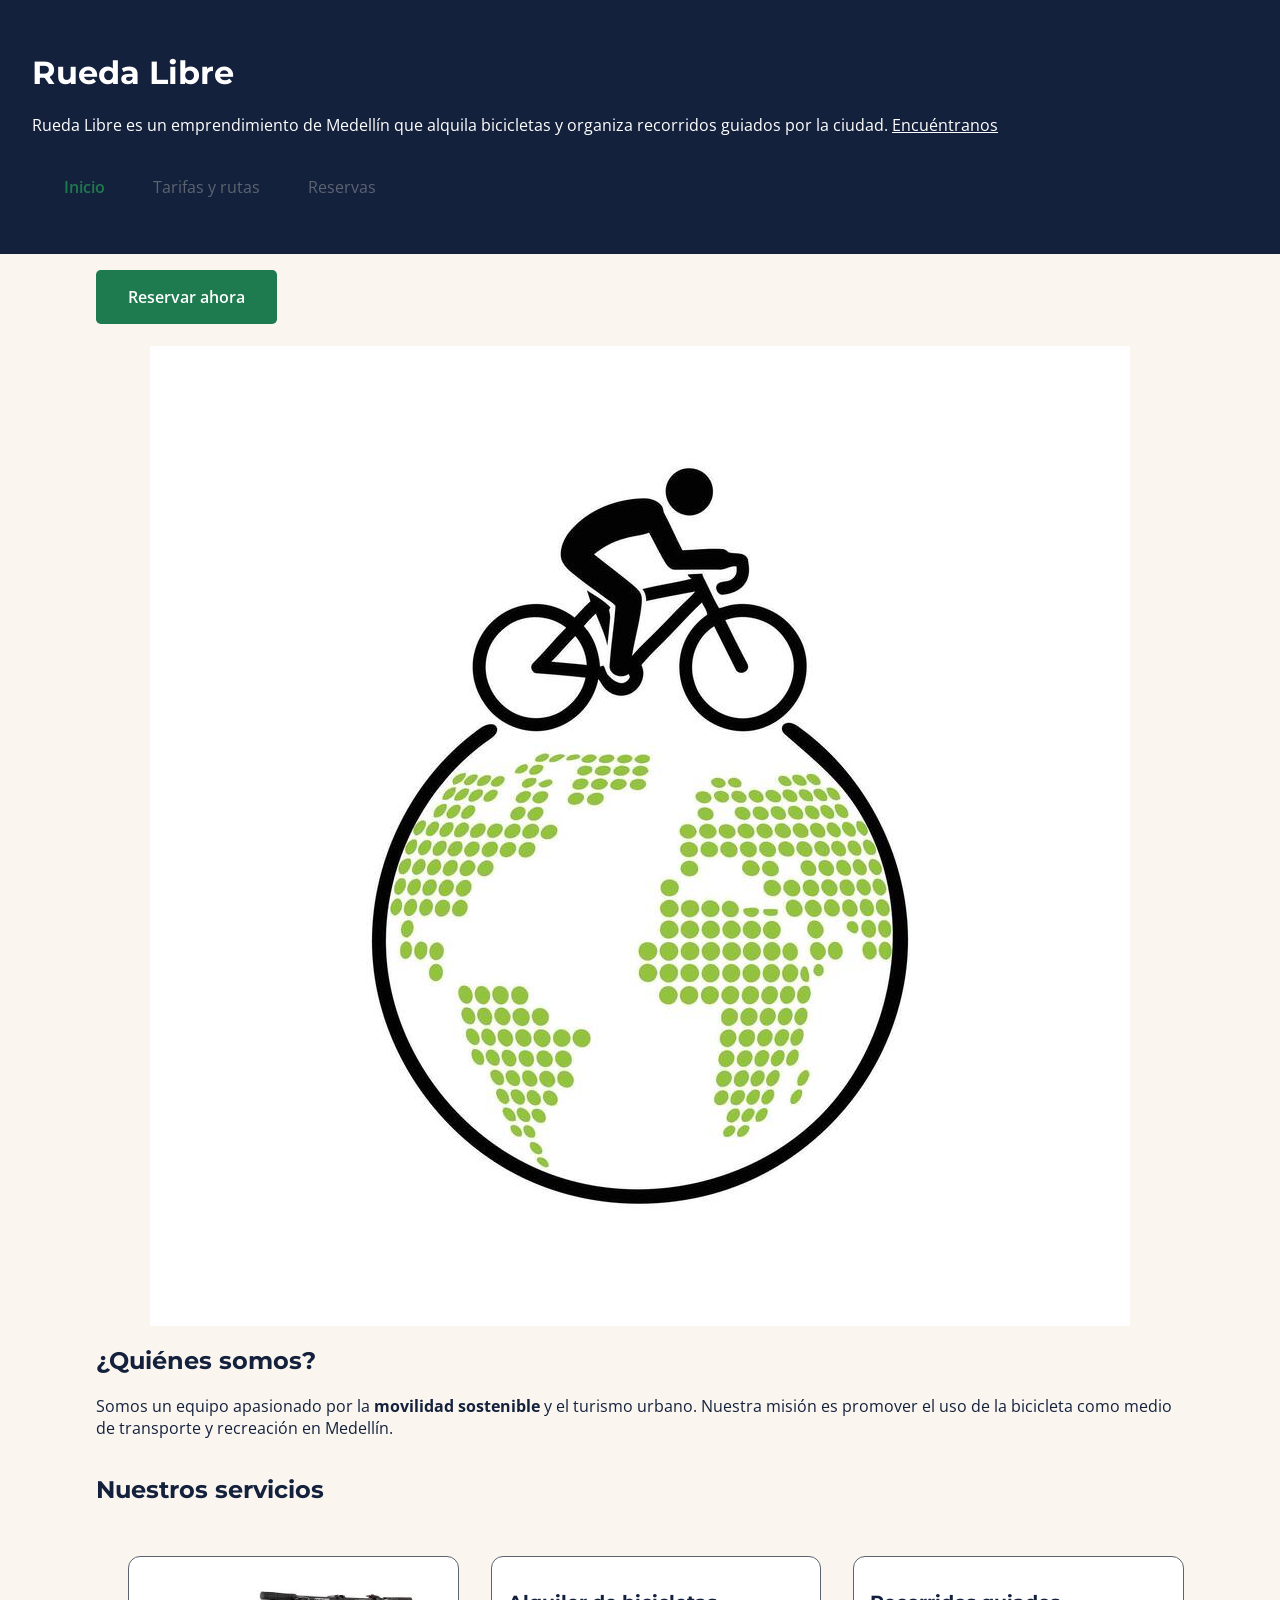
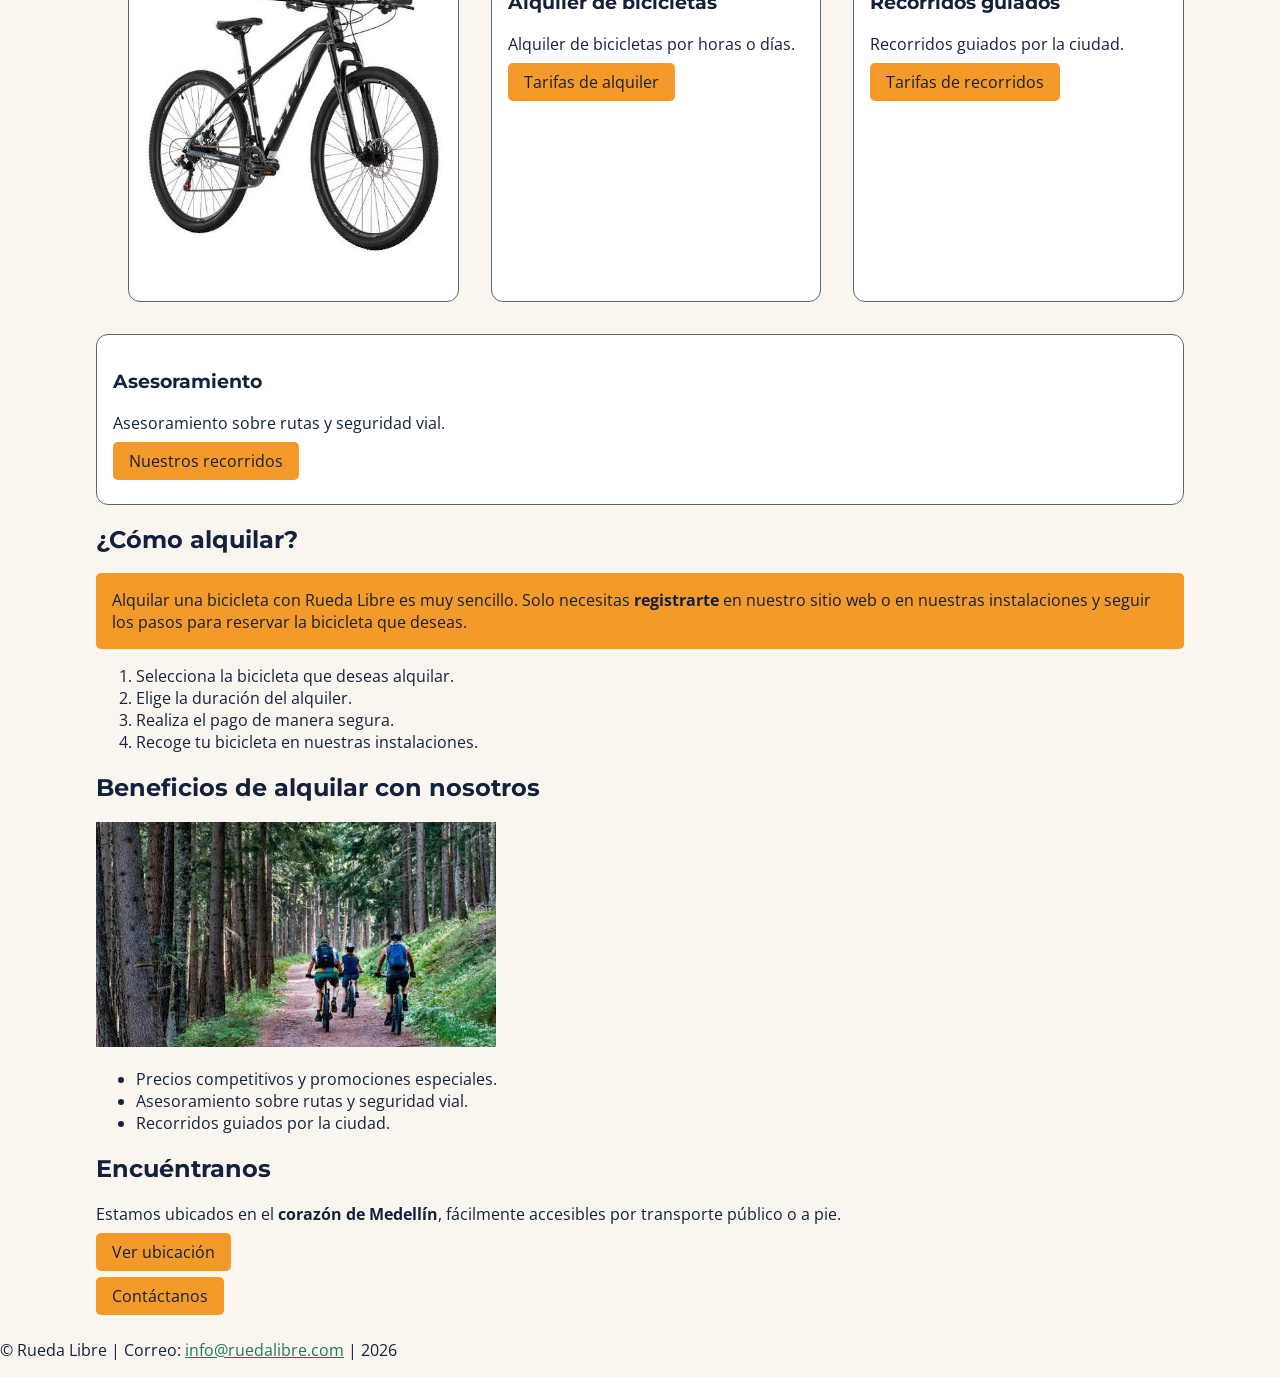
==== index.html @ b78638ae "Mejora espaciado, tarjetas, tablas y formulario." ====
<!DOCTYPE html>
<html lang="es">
<head>
    <meta charset="UTF-8">
    <meta name="viewport" content="width=device-width, initial-scale=1.0">
    <title>Rueda Libre | Alquiler de bicicletas en Medellín</title>
    <link rel="icon" type="image/png" href="img/portada.png">
    <!-- Fuentes de Google -->
    <link rel="preconnect" href="https://fonts.googleapis.com">
    <link rel="preconnect" href="https://fonts.gstatic.com" crossorigin>
    <link href="https://fonts.googleapis.com/css2?family=Montserrat:wght@400;600;700&family=Open+Sans:wght@400;600;700&display=swap" rel="stylesheet">
    <!-- Hoja de estilos -->
    <link rel="stylesheet" href="css/styles.css">
</head>
<body>

    <!--Encabezado-->
    <header>

        <h1>Rueda Libre</h1>
    

        <!--Primer párrafo con enlaces para llevar hasta la sección de encuéntranos-->
        <p>Rueda Libre es un emprendimiento de Medellín que alquila bicicletas y organiza recorridos guiados por la ciudad. <a href="#encuentranos">Encuéntranos</a></p>

        <!--Menú para navegar por las 3 páginas-->
        <nav aria-label="Navegación principal">
            <ul id="menu">
                <li><a href="index.html" class="activo" aria-current="page">Inicio</a></li>
                <li><a href="paginas/tarifas.html">Tarifas y rutas</a></li>
                <li><a href="paginas/reservas.html">Reservas</a></li>
            </ul>
        </nav>
        
    </header>

    <main>

        <!--Enlace para reservar ahora-->
        <a href="paginas/reservas.html" class="boton-reservar">Reservar ahora</a>

        <br><br>

        <section class="portada">
            <!--Imagen de portada-->
            <img src="img/portada.png" alt="Portada de Rueda Libre">
        </section>
        
        <!--Secciones-->
        <section>
            <h2>¿Quiénes somos?</h2>
                <p>Somos un equipo apasionado por la <strong>movilidad sostenible</strong> y el turismo urbano. Nuestra misión es promover el uso de la bicicleta como medio de transporte y recreación en Medellín.</p>
        </section>

        <section id="servicios">

            <h2>Nuestros servicios</h2>

            <br>

            <!-- Imagen de bicicleta -->
            <article class="tarjeta-servicio">
                <img src="img/bicicleta.jpg"
                    alt="Bicicletas disponibles para alquiler">
            </article>

            <article class="tarjeta-servicio">
                <h3>Alquiler de bicicletas</h3>
                <p>
                    Alquiler de bicicletas por horas o días.
                    <p></p>
                    <a href="paginas/tarifas.html#tarifas-alquiler" class="boton-secundario">
                        Tarifas de alquiler
                    </a>
                </p>
            </article>

            <article class="tarjeta-servicio">
                <h3>Recorridos guiados</h3>
                <p>
                    Recorridos guiados por la ciudad.
                    <p></p>
                    <a href="paginas/tarifas.html#tarifas-recorridos"  class="boton-secundario">
                        Tarifas de recorridos
                    </a>
                </p>
            </article>

            <article class="tarjeta-servicio">
                <h3>Asesoramiento</h3>
                <p>
                    Asesoramiento sobre rutas y seguridad vial.
                    <p></p>
                    <a href="paginas/tarifas.html#tarifas-recorridos"  class="boton-secundario">
                        Nuestros recorridos
                    </a>
                </p>
            </article>
        </section>

        <section>
            <h2>¿Cómo alquilar?</h2>
                <p class="destacado">Alquilar una bicicleta con Rueda Libre es muy sencillo. Solo necesitas <strong>registrarte</strong> en nuestro sitio web o en nuestras instalaciones y seguir los pasos para reservar la bicicleta que deseas.</p>
                <ol>
                    <li>Selecciona la bicicleta que deseas alquilar.</li>
                    <li>Elige la duración del alquiler.</li>
                    <li>Realiza el pago de manera segura.</li>
                    <li>Recoge tu bicicleta en nuestras instalaciones.</li>
                </ol> 
        </section>

        <section>
            <h2>Beneficios de alquilar con nosotros</h2>

                <!--Imagen de ruta-->
                <img src="img/ruta.jpg" alt="Beneficios de alquilar con Rueda Libre" width="400">

                <ul>
                    <li>Precios competitivos y promociones especiales.</li>
                    <li>Asesoramiento sobre rutas y seguridad vial.</li>
                    <li>Recorridos guiados por la ciudad.</li>
                </ul>
        </section>
            
        <section id="encuentranos">
            <h2>Encuéntranos</h2>
                <p>Estamos ubicados en el <strong>corazón de Medellín</strong>, fácilmente accesibles por transporte público o a pie.</p>
        </section>

        <!--Enlace a Google Maps-->
        <a href="https://www.google.com/maps/search/?api=1&query=Medellin"
            target="_blank"
            rel="noopener noreferrer"
            class="boton-secundario">
            Ver ubicación
        </a>

        <br><br>

        <!--Enlace para correo electrónico-->
        <a href="mailto:info@ruedalibre.com"  class="boton-secundario">
            Contáctanos
        </a>

    </main>

    <!--Pie de página-->
    <footer>
        <p>&copy; Rueda Libre | Correo: <a href="mailto:info@ruedalibre.com">info@ruedalibre.com</a> | 2026</p>
    </footer>

</body>
</html>
---- css/styles.css ----
/* Variables globales de Rueda Libre */
:root {
    /* Colores de marca */
    --color-verde-ruta: #1E7A4F;
    --color-naranja-pedal: #F39A2B;
    --color-azul-noche: #14213D;
    --color-crema: #FAF6EF;
    --color-gris-asfalto: #5B6470;

/* Cálculo uniforme de tamaños */
*,
*::before,
*::after {
    box-sizing: border-box;
}

    /* Familias tipográficas */
    --fuente-titulos: "Montserrat", Arial, sans-serif;
    --fuente-texto: "Open Sans", Arial, sans-serif;

    /* Escala de espaciado */
    --espaciado-pequeno: 0.5rem;
    --espaciado-medio: 1rem;
    --espaciado-grande: 2rem;
    --espaciado-extra-grande: 3rem;
}

/* Estilos generales del documento */
body {
    font-family: var(--fuente-texto);
    color: var(--color-azul-noche);
    background-color: var(--color-crema);
    margin: 0;
}

/* Fuente para todos los encabezados */
h1,
h2,
h3,
h4,
h5,
h6 {
    font-family: var(--fuente-titulos);
    color: var(--color-azul-noche);
}

/* Encabezado principal */
header {
    background-color: var(--color-azul-noche);
    color: #FFFFFF;
    padding: var(--espaciado-grande);
}

/* Texto secundario */
.texto-secundario {
color: var(--color-gris-asfalto);
}

/* Encabezados oscuros */
header {
    background-color: var(--color-azul-noche);
    color: #FFFFFF;
    padding: var(--espaciado-grande);
}

/* Los títulos dentro del encabezado oscuro */
header h1,
header h2,
header h3,
header h4,
header h5,
header h6 {
    color: #FFFFFF;
}

/* Enlaces */
a {
    color: var(--color-verde-ruta);
}

/* Enlaces ubicados sobre encabezados oscuros */
header a {
    color: #FFFFFF;
}

/* Botones principales */
button {
    background-color: var(--color-verde-ruta);
    color: #FFFFFF;
    font-family: var(--fuente-texto);
    padding: var(--espaciado-pequeno) var(--espaciado-medio);
    border: none;
    border-radius: 0.3rem;
    cursor: pointer;
}

/* Enlaces que funcionan como botones principales */
.boton-principal {
    display: inline-block;
    background-color: var(--color-verde-ruta);
    color: #FFFFFF;
    padding: var(--espaciado-pequeno) var(--espaciado-medio);
    border-radius: 0.3rem;
    text-decoration: none;
}

/* Botón secundario */
.boton-secundario {
    background-color: var(--color-naranja-pedal);
    color: var(--color-azul-noche);
    padding: var(--espaciado-pequeno) var(--espaciado-medio);
    border-radius: 0.3rem;
    text-decoration: none;
}

/* Elementos destacados en naranja */
.destacado {
    background-color: var(--color-naranja-pedal);
    color: var(--color-azul-noche);
    padding: var(--espaciado-medio);
    border-radius: 0.3rem;
}

/* Formularios */
input,
select,
textarea {
    font-family: var(--fuente-texto);
    color: var(--color-azul-noche);
    background-color: #FFFFFF;
    border: 1px solid var(--color-gris-asfalto);
    border-radius: 0.3rem;
    padding: var(--espaciado-pequeno);
    max-width: 100%;
}

/* Campos de texto y listas desplegables */
input[type="text"],
input[type="email"],
input[type="tel"],
input[type="number"],
input[type="datetime-local"],
select,
textarea {
    width: 100%;
    max-width: 25rem;
}

/* Casillas de verificación */
input[type="checkbox"] {
    width: auto;
}

/* Enlaces del menú */
#menu a {
    color: var(--color-gris-asfalto);
}

/* Página actual */
#menu a.activo {
    color: var(--color-verde-ruta);
    font-weight: 600;
}

/* Estado al pasar el mouse */
#menu a:hover {
    background-color: var(--color-azul-noche);
    color: #FFFFFF;
}

/* Estado al navegar con teclado */
#menu a:focus {
    background-color: var(--color-azul-noche);
    color: #FFFFFF;
    outline: 3px solid var(--color-naranja-pedal);
    outline-offset: 3px;
}

/* Botón principal de reserva */
.boton-reservar {
    display: inline-block;
    background-color: var(--color-verde-ruta);
    color: #FFFFFF;
    font-family: var(--fuente-texto);
    font-weight: 600;
    text-decoration: none;
    padding: var(--espaciado-medio) var(--espaciado-grande);
    border-radius: 0.3rem;
}

/* Al pasar el mouse */
.boton-reservar:hover {
    background-color: var(--color-naranja-pedal);
    color: var(--color-azul-noche);
}

/* Al navegar con teclado */
.boton-reservar:focus {
    background-color: var(--color-naranja-pedal);
    color: var(--color-azul-noche);
    outline: 3px solid var(--color-azul-noche);
    outline-offset: 3px;
}

/* Indicador de foco en los campos del formulario */
input:focus,
select:focus,
textarea:focus {
    outline: 3px solid var(--color-azul-noche);
    outline-offset: 2px;
    border-color: var(--color-verde-ruta);
}

/* Contenido principal */
main {
    width: 100%;
    max-width: 70rem;
    margin: 0 auto;
    padding: var(--espaciado-medio);
}

/* Portada de inicio */
.portada {
    min-height: 60vh;
    display: flex;
    flex-direction: column;
    justify-content: center;
    align-items: center;
    text-align: center;
}

/* Contenedor de los servicios */
#servicios {
    display: flex;
    flex-wrap: wrap;
    gap: var(--espaciado-grande);
}

/* Tarjetas de servicios */
.tarjeta-servicio {
    flex: 1 1 18rem;
    padding: var(--espaciado-medio);
    border: 1px solid var(--color-gris-asfalto);
    border-radius: 0.75rem;
    background-color: #FFFFFF;
}

/* Imágenes de las tarjetas */
.tarjeta-servicio img {
    display: block;
    width: 100%;
    height: auto;
    border-radius: 0.5rem;
    margin-bottom: var(--espaciado-medio);
}


/* Tablas de tarifas */
table {
    width: 100%;
    border-collapse: collapse;
    margin: var(--espaciado-grande);
    background-color: #FFFFFF;
}

/* Celdas y encabezados */
th,
td {
    padding: var(--espaciado-medio);
    border: 1px solid var(--color-gris-asfalto);
    text-align: left;
}

/* Encabezados de tabla */
thead th {
    background-color: var(--color-azul-noche);
    color: #FFFFFF;
    font-weight: 700;
}

/* Título de la tabla */
caption {
    caption-side: top;
    padding: var(--espaciado-medio);
    font-family: var(--fuente-titulos);
    font-weight: 600;
    color: var(--color-azul-noche);
}

/* Formulario de reservas */
form {
    width: 100%;
    max-width: 45rem;
    margin: 0 auto;
}

/* Grupos del formulario */
.grupo-formulario {
    margin-bottom: var(--espaciado-grande);
    padding: var(--espaciado-grande);
    border: 1px solid var(--color-gris-asfalto);
    border-radius: 0.75rem;
    background-color: #FFFFFF;
}

/* Títulos de los grupos */
.grupo-formulario legend {
    font-family: var(--fuente-titulos);
    font-weight: 600;
    color: var(--color-azul-noche);
    padding: 0 var(--espaciado-pequeno);
}

/* Etiquetas encima de los campos */
.grupo-formulario label {
    display: block;
    margin-bottom: var(--espaciado-pequeno);
    color: var(--color-azul-noche);
    font-weight: 600;
}

/* Campos del formulario */
.grupo-formulario input:not([type="checkbox"]),
.grupo-formulario select,
.grupo-formulario textarea {
    display: block;
    width: 100%;
    max-width: 100%;
    margin-bottom: var(--espaciado-medio);
}

/* Botón de envío */
.grupo-formulario button {
    padding: var(--espaciado-medio) var(--espaciado-grande);
    font-size: 1rem;
}

/* Menú de navegación */
#menu {
    display: flex;
    flex-direction:row;
    flex-wrap: wrap;
    align-items: center;
    gap: var(--espaciado-medio);
    list-style: none;
    margin: 0;
    padding: var(--espaciado-medio);
}

/* Elementos de la lista */
#menu a {
    display: inline-block;
    padding: var(--espaciado-pequeno) var(--espaciado-medio);
    text-decoration: none;
}

#servicios h2 {
    flex-basis: 100%;
}
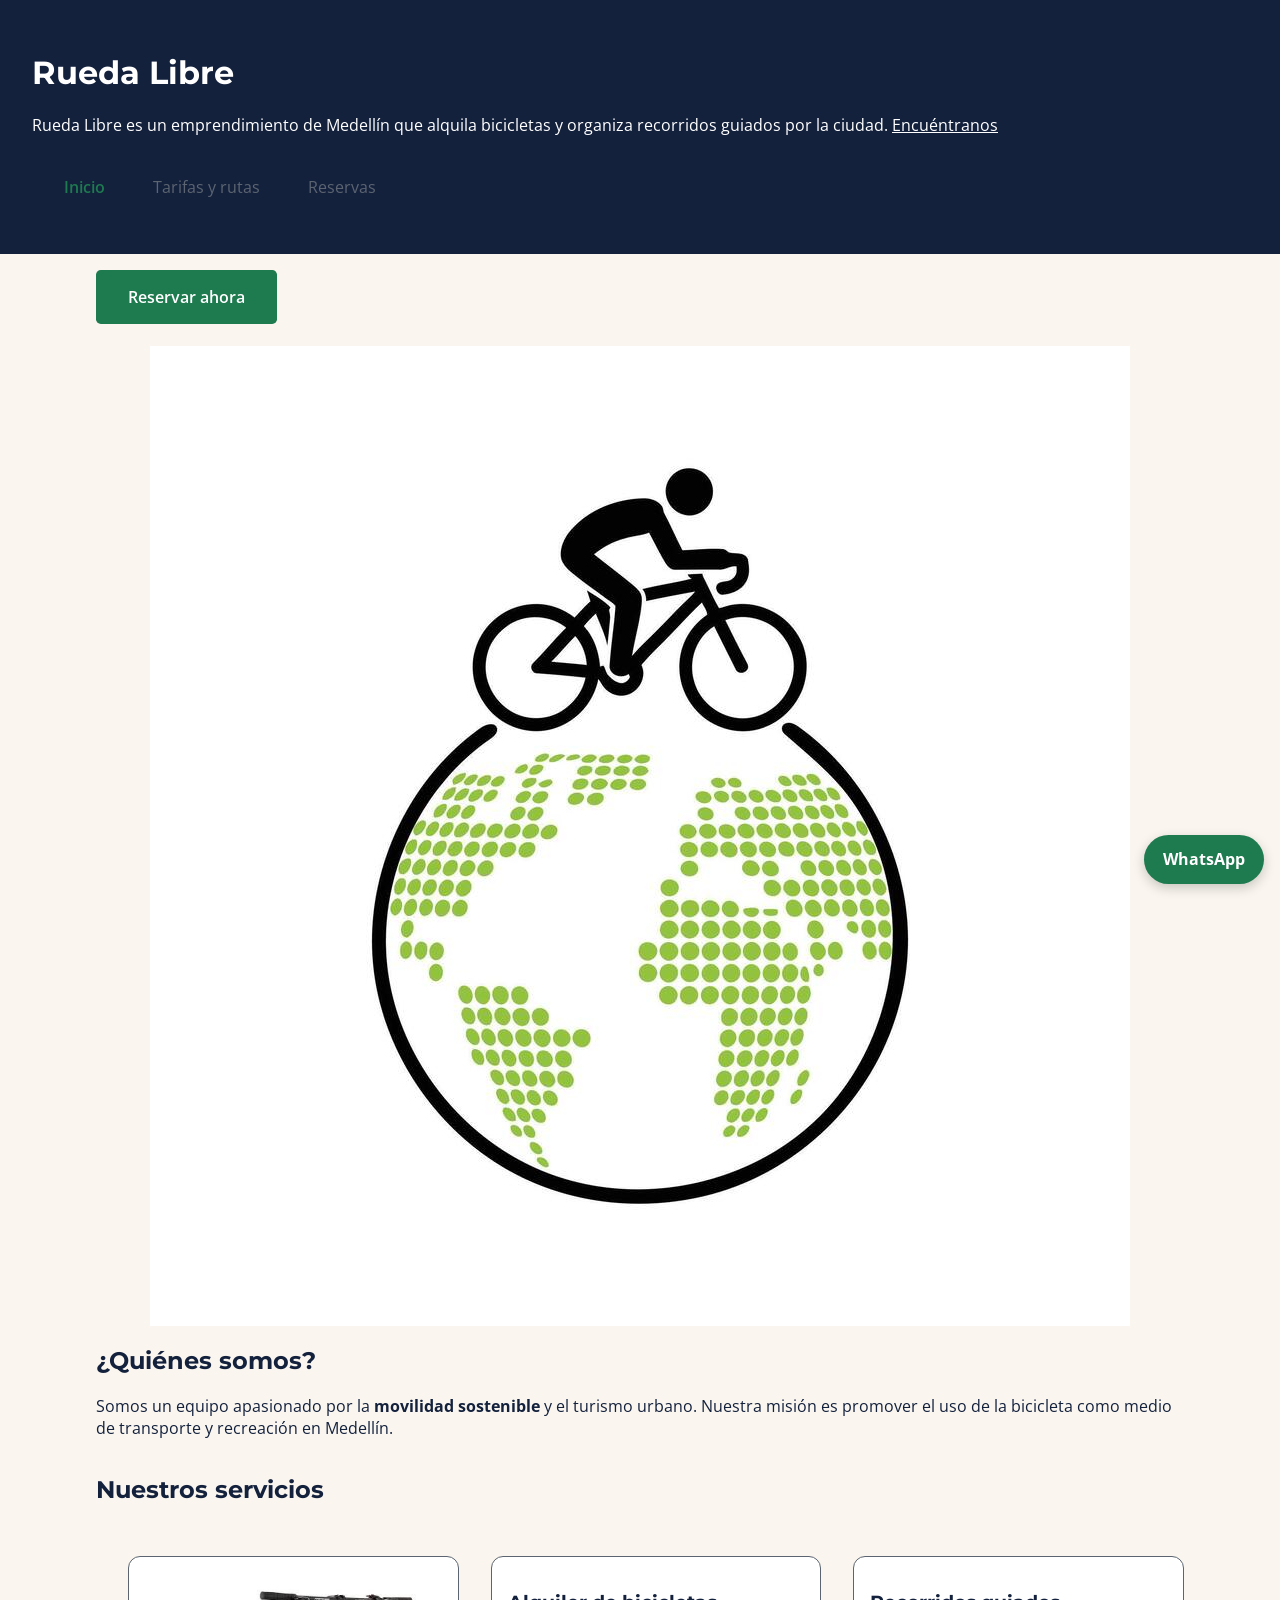
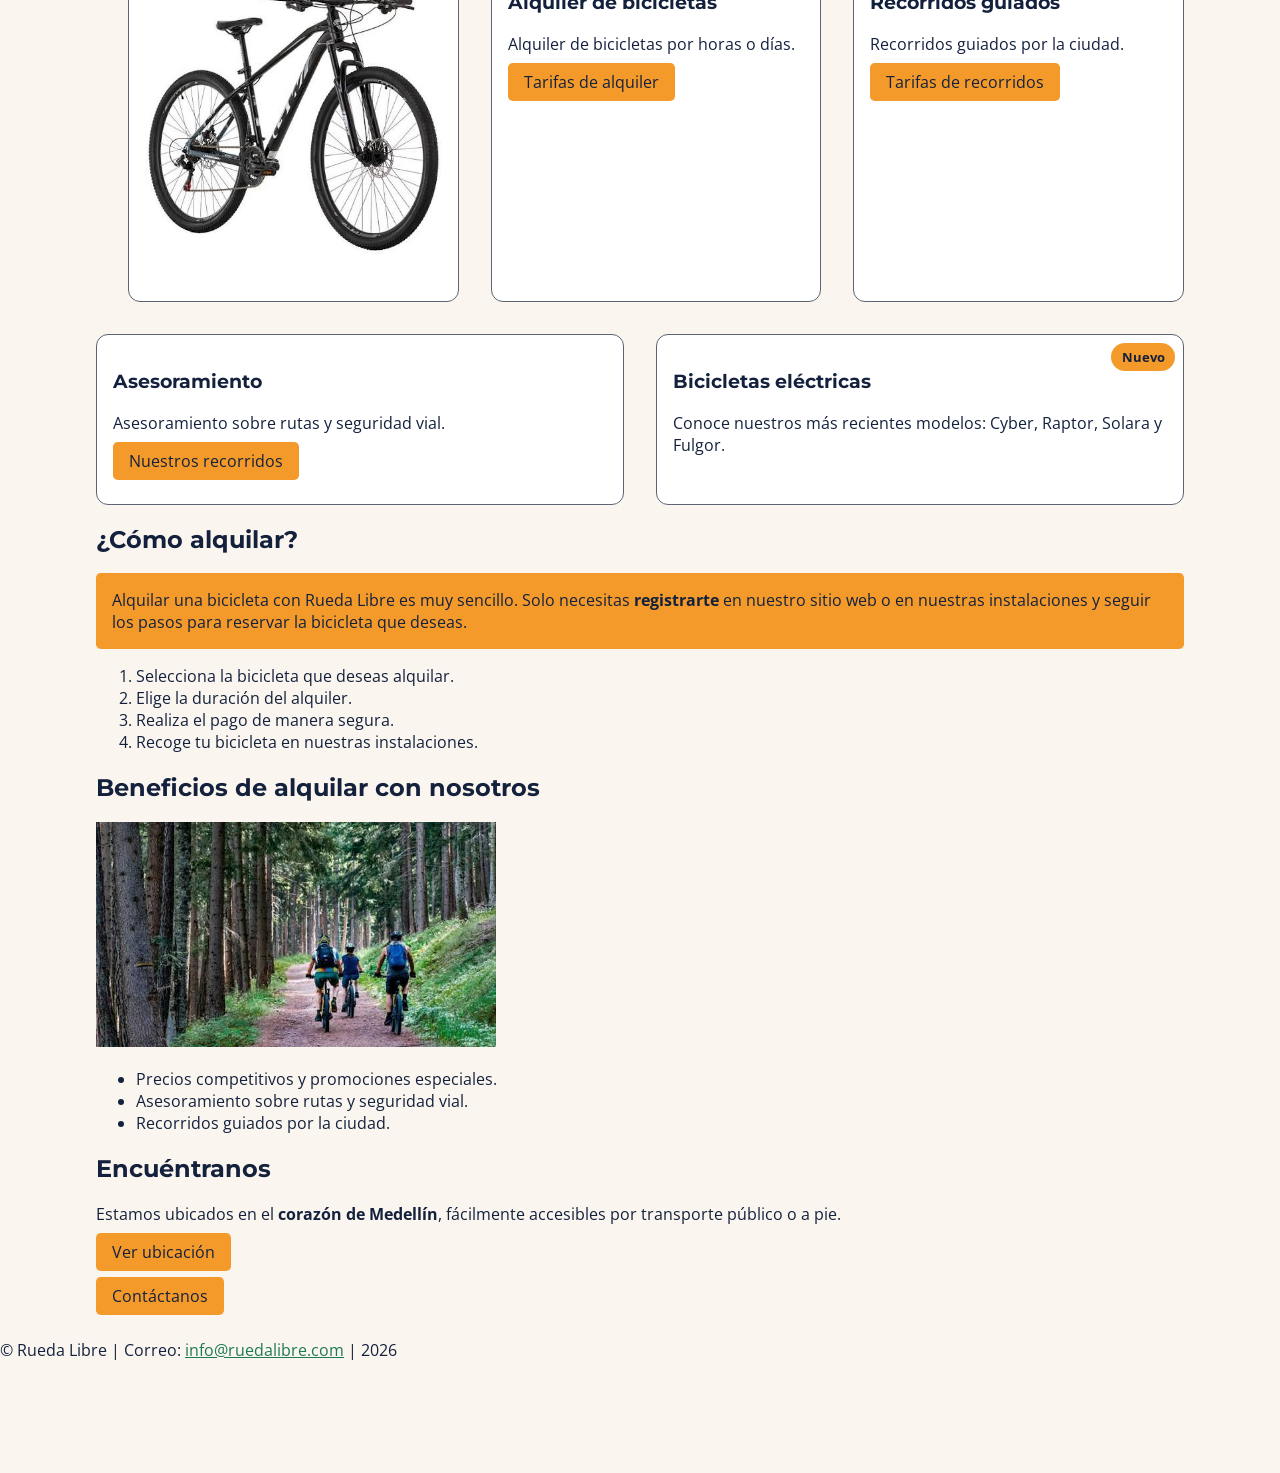
==== commit ea11ef2d: "Lanzamiento de Rueda Libre v1.0" ====
--- a/index.html
+++ b/index.html
@@ -12,6 +12,15 @@
     <!-- Hoja de estilos -->
     <link rel="stylesheet" href="css/styles.css">
 </head>
+
+<!--Enlace de WhatsApp en la esquina inferior derecha-->
+
+<a
+    class="boton-whatsapp" href="https://wa.me/5730000000000" target="_blank" rel="noopener noreferrer"
+    aria-label="Contactar por WhatsApp, se abre en una nueva pestaña">WhatsApp
+</a>
+
+
 <body>
 
     <!--Encabezado-->
@@ -96,6 +105,15 @@
                     </a>
                 </p>
             </article>
+
+            <article class="tarjeta-servicio tarjeta-electrica">
+                <span class="etiqueta-nuevo">Nuevo</span>
+                <h3>Bicicletas eléctricas</h3>
+                <p>
+                    Conoce nuestros más recientes modelos: Cyber, Raptor, Solara y Fulgor.
+                </p>
+            </article>
+
         </section>
 
         <section>
--- a/css/styles.css
+++ b/css/styles.css
@@ -358,3 +358,55 @@
     flex-basis: 100%;
 }
 
+/* Etiqueta de novedad en la tarjeta */
+.tarjeta-electrica {
+    position: relative;
+}
+
+.etiqueta-nuevo {
+    position: absolute;
+    top: var(--espaciado-pequeno);
+    right: var(--espaciado-pequeno);
+    right: var(--espaciado-pequeno);
+    z-index: 1;
+
+    padding: 0.3rem 0.65rem;
+    border-radius: 999px;
+    background-color: var(--color-naranja-pedal);
+    color: var(--color-azul-noche);
+    font-size: 0.8rem;
+    font-weight: 700;
+}
+
+/* Acceso fijo a WhatsApp */
+.boton-whatsapp {
+    position: fixed;
+    right: var(--espaciado-medio);
+    bottom: var(--espaciado-medio);
+    z-index: 1000;
+
+    display: inline-block;
+    padding: 0.85rem 1.2rem;
+    border-radius: 999px;
+
+    background-color: var(--color-verde-ruta);
+    color: #FFFFFF;
+    font-weight: 700;
+    text-decoration: none;
+    box-shadow: 0 0.25rem 0.75rem rgb(0 0 0 / 20%);
+}
+
+.boton-whatsapp:hover {
+    background-color: var(--color-azul-noche);
+    color: #FFFFFF;
+}
+
+.boton-whatsapp:focus-visible {
+    outline: 3px solid var(--color-naranja-pedal);
+    outline-offset: 3px;
+}
+
+/* Espacio inferior para el acceso fijo de WhatsApp */
+body {
+    padding-bottom: 6rem;
+}
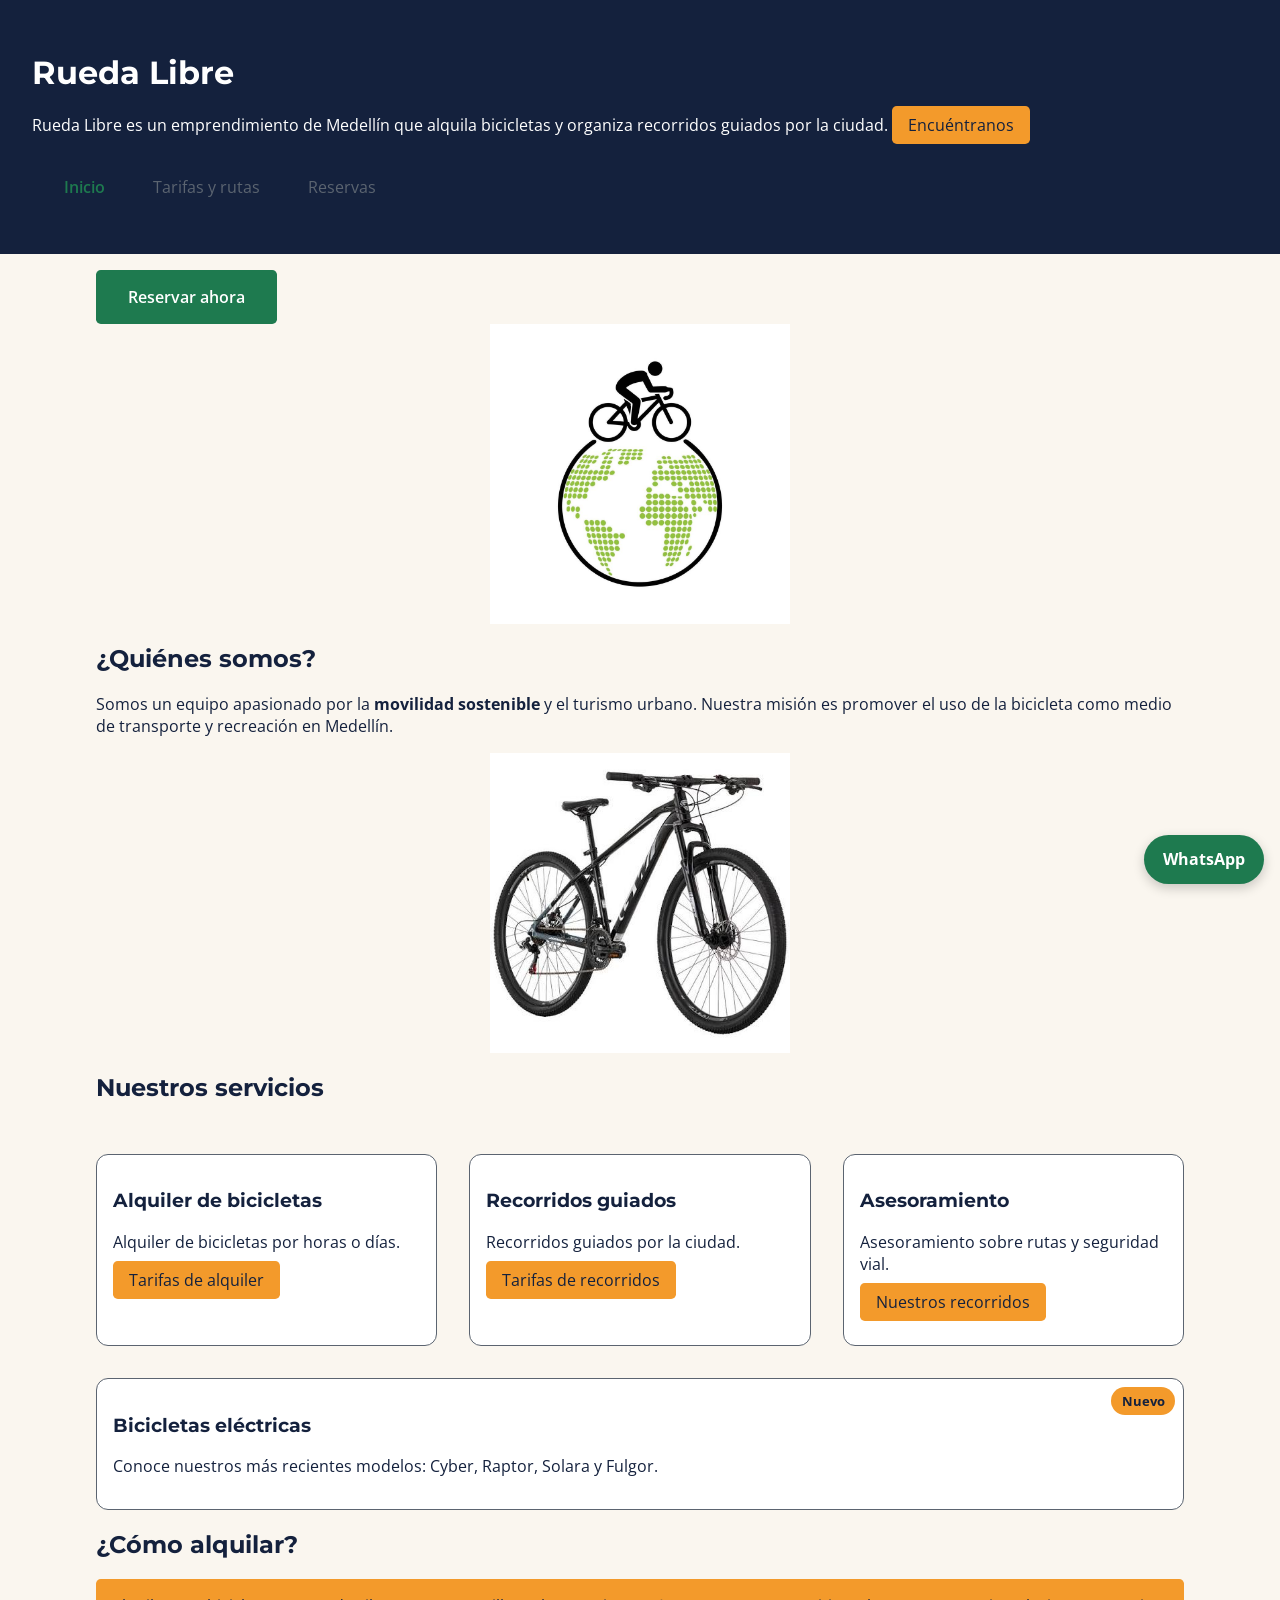
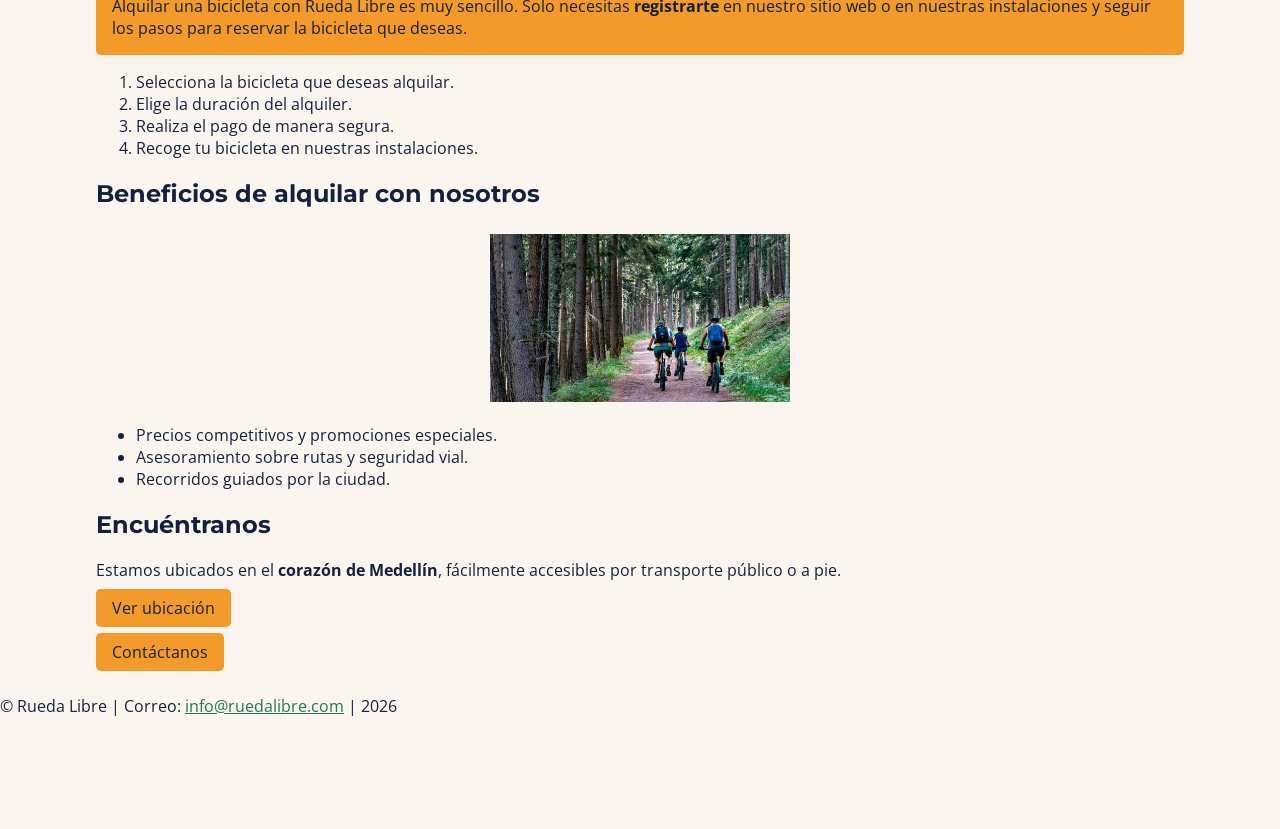
==== commit 74c3801a: "Actualizaciones finales al v1.0 en tamaños de imágenes y actualizaciones en botones secundarios." ====
--- a/index.html
+++ b/index.html
@@ -30,7 +30,9 @@
     
 
         <!--Primer párrafo con enlaces para llevar hasta la sección de encuéntranos-->
-        <p>Rueda Libre es un emprendimiento de Medellín que alquila bicicletas y organiza recorridos guiados por la ciudad. <a href="#encuentranos">Encuéntranos</a></p>
+        <p>Rueda Libre es un emprendimiento de Medellín que alquila bicicletas y organiza recorridos guiados por la ciudad.
+            <a href="#encuentranos" class="boton-secundario">Encuéntranos</a>
+        </p>
 
         <!--Menú para navegar por las 3 páginas-->
         <nav aria-label="Navegación principal">
@@ -48,11 +50,9 @@
         <!--Enlace para reservar ahora-->
         <a href="paginas/reservas.html" class="boton-reservar">Reservar ahora</a>
 
-        <br><br>
-
         <section class="portada">
             <!--Imagen de portada-->
-            <img src="img/portada.png" alt="Portada de Rueda Libre">
+            <img src="img/portada.png" alt="Portada de Rueda Libre" class="imagen-portada">
         </section>
         
         <!--Secciones-->
@@ -61,17 +61,16 @@
                 <p>Somos un equipo apasionado por la <strong>movilidad sostenible</strong> y el turismo urbano. Nuestra misión es promover el uso de la bicicleta como medio de transporte y recreación en Medellín.</p>
         </section>
 
+        <!-- Imagen de bicicleta -->
+        <scetion class="portada">
+            <img src="img/bicicleta.jpg"
+                alt="Bicicletas disponibles para alquiler"
+                class="imagen-portada">
+        </scetion>
+
         <section id="servicios">
 
             <h2>Nuestros servicios</h2>
-
-            <br>
-
-            <!-- Imagen de bicicleta -->
-            <article class="tarjeta-servicio">
-                <img src="img/bicicleta.jpg"
-                    alt="Bicicletas disponibles para alquiler">
-            </article>
 
             <article class="tarjeta-servicio">
                 <h3>Alquiler de bicicletas</h3>
@@ -131,7 +130,9 @@
             <h2>Beneficios de alquilar con nosotros</h2>
 
                 <!--Imagen de ruta-->
-                <img src="img/ruta.jpg" alt="Beneficios de alquilar con Rueda Libre" width="400">
+                <article class="portada">
+                    <img src="img/ruta.jpg" alt="Beneficios de alquilar con Rueda Libre" class="imagen-portada">
+                </article>
 
                 <ul>
                     <li>Precios competitivos y promociones especiales.</li>
--- a/css/styles.css
+++ b/css/styles.css
@@ -1,3 +1,7 @@
+/* =========================================
+1. VARIABLES Y CONFIGURACIÓN GLOBAL
+   ========================================= */
+
 /* Variables globales de Rueda Libre */
 :root {
     /* Colores de marca */
@@ -7,6 +11,17 @@
     --color-crema: #FAF6EF;
     --color-gris-asfalto: #5B6470;
 
+    /* Familias tipográficas */
+    --fuente-titulos: "Montserrat", Arial, sans-serif;
+    --fuente-texto: "Open Sans", Arial, sans-serif;
+
+    /* Escala de espaciado */
+    --espaciado-pequeno: 0.5rem;
+    --espaciado-medio: 1rem;
+    --espaciado-grande: 2rem;
+    --espaciado-extra-grande: 3rem;
+}
+
 /* Cálculo uniforme de tamaños */
 *,
 *::before,
@@ -14,16 +29,10 @@
     box-sizing: border-box;
 }
 
-    /* Familias tipográficas */
-    --fuente-titulos: "Montserrat", Arial, sans-serif;
-    --fuente-texto: "Open Sans", Arial, sans-serif;
-
-    /* Escala de espaciado */
-    --espaciado-pequeno: 0.5rem;
-    --espaciado-medio: 1rem;
-    --espaciado-grande: 2rem;
-    --espaciado-extra-grande: 3rem;
-}
+
+/* =========================================
+2. ESTILOS GENERALES
+   ========================================= */
 
 /* Estilos generales del documento */
 body {
@@ -31,9 +40,10 @@
     color: var(--color-azul-noche);
     background-color: var(--color-crema);
     margin: 0;
-}
-
-/* Fuente para todos los encabezados */
+    padding-bottom: 6rem;
+}
+
+/* Fuente y color para todos los encabezados */
 h1,
 h2,
 h3,
@@ -44,6 +54,29 @@
     color: var(--color-azul-noche);
 }
 
+/* Texto secundario */
+.texto-secundario {
+    color: var(--color-gris-asfalto);
+}
+
+/* Enlaces generales */
+a {
+    color: var(--color-verde-ruta);
+}
+
+/* Contenido principal */
+main {
+    width: 100%;
+    max-width: 70rem;
+    margin: 0 auto;
+    padding: var(--espaciado-medio);
+}
+
+
+/* =========================================
+3. ENCABEZADO Y NAVEGACIÓN
+   ========================================= */
+
 /* Encabezado principal */
 header {
     background-color: var(--color-azul-noche);
@@ -51,19 +84,7 @@
     padding: var(--espaciado-grande);
 }
 
-/* Texto secundario */
-.texto-secundario {
-color: var(--color-gris-asfalto);
-}
-
-/* Encabezados oscuros */
-header {
-    background-color: var(--color-azul-noche);
-    color: #FFFFFF;
-    padding: var(--espaciado-grande);
-}
-
-/* Los títulos dentro del encabezado oscuro */
+/* Títulos dentro del encabezado oscuro */
 header h1,
 header h2,
 header h3,
@@ -73,55 +94,177 @@
     color: #FFFFFF;
 }
 
-/* Enlaces */
-a {
-    color: var(--color-verde-ruta);
-}
-
 /* Enlaces ubicados sobre encabezados oscuros */
 header a {
     color: #FFFFFF;
 }
 
-/* Botones principales */
-button {
-    background-color: var(--color-verde-ruta);
-    color: #FFFFFF;
-    font-family: var(--fuente-texto);
+/* Menú de navegación */
+#menu {
+    display: flex;
+    flex-direction: row;
+    flex-wrap: wrap;
+    align-items: center;
+    gap: var(--espaciado-medio);
+    list-style: none;
+    margin: 0;
+    padding: var(--espaciado-medio);
+}
+
+/* Enlaces del menú */
+#menu a {
+    display: inline-block;
     padding: var(--espaciado-pequeno) var(--espaciado-medio);
-    border: none;
-    border-radius: 0.3rem;
-    cursor: pointer;
-}
-
-/* Enlaces que funcionan como botones principales */
-.boton-principal {
-    display: inline-block;
-    background-color: var(--color-verde-ruta);
-    color: #FFFFFF;
-    padding: var(--espaciado-pequeno) var(--espaciado-medio);
-    border-radius: 0.3rem;
+    color: var(--color-gris-asfalto);
     text-decoration: none;
 }
 
-/* Botón secundario */
-.boton-secundario {
+/* Página actual */
+#menu a.activo {
+    color: var(--color-verde-ruta);
+    font-weight: 600;
+}
+
+/* Estado al pasar el mouse */
+#menu a:hover {
+    background-color: var(--color-azul-noche);
+    color: #FFFFFF;
+}
+
+/* Estado al navegar con teclado */
+#menu a:focus {
+    background-color: var(--color-azul-noche);
+    color: #FFFFFF;
+    outline: 3px solid var(--color-naranja-pedal);
+    outline-offset: 3px;
+}
+
+
+/* =========================================
+4. PORTADA
+   ========================================= */
+
+/* Portada de inicio */
+.portada {
+    min-height: 20vh;
+    display: flex;
+    flex-direction: column;
+    justify-content: center;
+    align-items: center;
+    text-align: center;
+}
+
+.imagen-portada {
+    width: 300px;
+    height: auto;
+    max-width: 100%;
+}
+
+
+/* =========================================
+5. SERVICIOS Y TARJETAS
+   ========================================= */
+
+/* Contenedor de los servicios */
+#servicios {
+    display: flex;
+    flex-wrap: wrap;
+    gap: var(--espaciado-grande);
+}
+
+/* Título de la sección de servicios */
+#servicios h2 {
+    flex-basis: 100%;
+}
+
+/* Tarjetas de servicios */
+.tarjeta-servicio {
+    flex: 1 1 18rem;
+    padding: var(--espaciado-medio);
+    border: 1px solid var(--color-gris-asfalto);
+    border-radius: 0.75rem;
+    background-color: #FFFFFF;
+}
+
+/* Imágenes de las tarjetas */
+.tarjeta-servicio img {
+    display: block;
+    width: 100%;
+    height: auto;
+    border-radius: 0.5rem;
+    margin-bottom: var(--espaciado-medio);
+}
+
+/* Tarjeta de bicicletas eléctricas */
+.tarjeta-electrica {
+    position: relative;
+}
+
+/* Etiqueta de novedad */
+.etiqueta-nuevo {
+    position: absolute;
+    top: var(--espaciado-pequeno);
+    right: var(--espaciado-pequeno);
+    z-index: 1;
+
+    padding: 0.3rem 0.65rem;
+    border-radius: 999px;
     background-color: var(--color-naranja-pedal);
     color: var(--color-azul-noche);
-    padding: var(--espaciado-pequeno) var(--espaciado-medio);
-    border-radius: 0.3rem;
-    text-decoration: none;
-}
-
-/* Elementos destacados en naranja */
-.destacado {
-    background-color: var(--color-naranja-pedal);
-    color: var(--color-azul-noche);
-    padding: var(--espaciado-medio);
-    border-radius: 0.3rem;
-}
-
-/* Formularios */
+    font-size: 0.8rem;
+    font-weight: 700;
+}
+
+
+/* =========================================
+6. TARIFAS Y TABLAS
+   ========================================= */
+
+/* Tablas de tarifas */
+table {
+    width: 100%;
+    border-collapse: collapse;
+    margin: var(--espaciado-grande);
+    background-color: #FFFFFF;
+}
+
+/* Celdas y encabezados */
+th,
+td {
+    padding: var(--espaciado-medio);
+    border: 1px solid var(--color-gris-asfalto);
+    text-align: left;
+}
+
+/* Encabezados de tabla */
+thead th {
+    background-color: var(--color-azul-noche);
+    color: #FFFFFF;
+    font-weight: 700;
+}
+
+/* Título de la tabla */
+caption {
+    caption-side: top;
+    padding: var(--espaciado-medio);
+    font-family: var(--fuente-titulos);
+    font-weight: 600;
+    color: var(--color-azul-noche);
+}
+
+
+/* =========================================
+7. FORMULARIOS
+   ========================================= */
+
+/* Formulario de reservas */
+form {
+    width: 100%;
+    max-width: 45rem;
+    margin: 0 auto;
+}
+
+/* Estilos generales de los campos */
 input,
 select,
 textarea {
@@ -151,149 +294,6 @@
     width: auto;
 }
 
-/* Enlaces del menú */
-#menu a {
-    color: var(--color-gris-asfalto);
-}
-
-/* Página actual */
-#menu a.activo {
-    color: var(--color-verde-ruta);
-    font-weight: 600;
-}
-
-/* Estado al pasar el mouse */
-#menu a:hover {
-    background-color: var(--color-azul-noche);
-    color: #FFFFFF;
-}
-
-/* Estado al navegar con teclado */
-#menu a:focus {
-    background-color: var(--color-azul-noche);
-    color: #FFFFFF;
-    outline: 3px solid var(--color-naranja-pedal);
-    outline-offset: 3px;
-}
-
-/* Botón principal de reserva */
-.boton-reservar {
-    display: inline-block;
-    background-color: var(--color-verde-ruta);
-    color: #FFFFFF;
-    font-family: var(--fuente-texto);
-    font-weight: 600;
-    text-decoration: none;
-    padding: var(--espaciado-medio) var(--espaciado-grande);
-    border-radius: 0.3rem;
-}
-
-/* Al pasar el mouse */
-.boton-reservar:hover {
-    background-color: var(--color-naranja-pedal);
-    color: var(--color-azul-noche);
-}
-
-/* Al navegar con teclado */
-.boton-reservar:focus {
-    background-color: var(--color-naranja-pedal);
-    color: var(--color-azul-noche);
-    outline: 3px solid var(--color-azul-noche);
-    outline-offset: 3px;
-}
-
-/* Indicador de foco en los campos del formulario */
-input:focus,
-select:focus,
-textarea:focus {
-    outline: 3px solid var(--color-azul-noche);
-    outline-offset: 2px;
-    border-color: var(--color-verde-ruta);
-}
-
-/* Contenido principal */
-main {
-    width: 100%;
-    max-width: 70rem;
-    margin: 0 auto;
-    padding: var(--espaciado-medio);
-}
-
-/* Portada de inicio */
-.portada {
-    min-height: 60vh;
-    display: flex;
-    flex-direction: column;
-    justify-content: center;
-    align-items: center;
-    text-align: center;
-}
-
-/* Contenedor de los servicios */
-#servicios {
-    display: flex;
-    flex-wrap: wrap;
-    gap: var(--espaciado-grande);
-}
-
-/* Tarjetas de servicios */
-.tarjeta-servicio {
-    flex: 1 1 18rem;
-    padding: var(--espaciado-medio);
-    border: 1px solid var(--color-gris-asfalto);
-    border-radius: 0.75rem;
-    background-color: #FFFFFF;
-}
-
-/* Imágenes de las tarjetas */
-.tarjeta-servicio img {
-    display: block;
-    width: 100%;
-    height: auto;
-    border-radius: 0.5rem;
-    margin-bottom: var(--espaciado-medio);
-}
-
-
-/* Tablas de tarifas */
-table {
-    width: 100%;
-    border-collapse: collapse;
-    margin: var(--espaciado-grande);
-    background-color: #FFFFFF;
-}
-
-/* Celdas y encabezados */
-th,
-td {
-    padding: var(--espaciado-medio);
-    border: 1px solid var(--color-gris-asfalto);
-    text-align: left;
-}
-
-/* Encabezados de tabla */
-thead th {
-    background-color: var(--color-azul-noche);
-    color: #FFFFFF;
-    font-weight: 700;
-}
-
-/* Título de la tabla */
-caption {
-    caption-side: top;
-    padding: var(--espaciado-medio);
-    font-family: var(--fuente-titulos);
-    font-weight: 600;
-    color: var(--color-azul-noche);
-}
-
-/* Formulario de reservas */
-form {
-    width: 100%;
-    max-width: 45rem;
-    margin: 0 auto;
-}
-
 /* Grupos del formulario */
 .grupo-formulario {
     margin-bottom: var(--espaciado-grande);
@@ -329,54 +329,111 @@
     margin-bottom: var(--espaciado-medio);
 }
 
-/* Botón de envío */
+/* Indicador de foco en los campos */
+input:focus,
+select:focus,
+textarea:focus {
+    outline: 3px solid var(--color-azul-noche);
+    outline-offset: 2px;
+    border-color: var(--color-verde-ruta);
+}
+
+/* Botón de envío del formulario */
 .grupo-formulario button {
     padding: var(--espaciado-medio) var(--espaciado-grande);
     font-size: 1rem;
 }
 
-/* Menú de navegación */
-#menu {
-    display: flex;
-    flex-direction:row;
-    flex-wrap: wrap;
-    align-items: center;
-    gap: var(--espaciado-medio);
-    list-style: none;
-    margin: 0;
-    padding: var(--espaciado-medio);
-}
-
-/* Elementos de la lista */
-#menu a {
+
+/* =========================================
+8. BOTONES
+   ========================================= */
+
+/* Botones principales */
+button {
+    background-color: var(--color-verde-ruta);
+    color: #FFFFFF;
+    font-family: var(--fuente-texto);
+    padding: var(--espaciado-pequeno) var(--espaciado-medio);
+    border: none;
+    border-radius: 0.3rem;
+    cursor: pointer;
+}
+
+/* Enlaces que funcionan como botones principales */
+.boton-principal {
     display: inline-block;
+    background-color: var(--color-verde-ruta);
+    color: #FFFFFF;
     padding: var(--espaciado-pequeno) var(--espaciado-medio);
+    border-radius: 0.3rem;
     text-decoration: none;
 }
 
-#servicios h2 {
-    flex-basis: 100%;
-}
-
-/* Etiqueta de novedad en la tarjeta */
-.tarjeta-electrica {
-    position: relative;
-}
-
-.etiqueta-nuevo {
-    position: absolute;
-    top: var(--espaciado-pequeno);
-    right: var(--espaciado-pequeno);
-    right: var(--espaciado-pequeno);
-    z-index: 1;
-
-    padding: 0.3rem 0.65rem;
-    border-radius: 999px;
+/* Botón secundario */
+.boton-secundario {
     background-color: var(--color-naranja-pedal);
     color: var(--color-azul-noche);
-    font-size: 0.8rem;
-    font-weight: 700;
-}
+    padding: var(--espaciado-pequeno) var(--espaciado-medio);
+    border-radius: 0.3rem;
+    text-decoration: none;
+}
+
+/* Elementos destacados en naranja */
+.destacado {
+    background-color: var(--color-naranja-pedal);
+    color: var(--color-azul-noche);
+    padding: var(--espaciado-medio);
+    border-radius: 0.3rem;
+}
+
+/* Botón principal de reserva */
+.boton-reservar {
+    display: inline-block;
+    background-color: var(--color-verde-ruta);
+    color: #FFFFFF;
+    font-family: var(--fuente-texto);
+    font-weight: 600;
+    text-decoration: none;
+    padding: var(--espaciado-medio) var(--espaciado-grande);
+    border-radius: 0.3rem;
+}
+
+/* Estado hover del boton secundario */
+
+.boton-secundario:hover {
+    background-color: var(--color-azul-noche);
+    color: #FFFFFF;
+    outline: 3px solid var(--color-naranja-pedal);
+}
+
+/* Estado de foco del botón de reserva */
+.boton-secundario:focus {
+    background-color: var(--color-azul-noche);
+    color: #FFFFFF;
+    outline: 3px solid var(--color-azul noche);
+    outline-offset: 3px;
+}
+
+/* Estado hover del botón de reserva */
+.boton-reservar:hover {
+    background-color: var(--color-naranja-pedal);
+    color: var(--color-azul-noche);
+    outline-offset: 3px solid var(--color-azul-noche);
+}
+
+/* Estado de foco del botón de reserva */
+.boton-reservar:focus {
+    background-color: var(--color-naranja-pedal);
+    color: var(--color-azul-noche);
+    outline: 3px solid var(--color-azul-noche);
+    outline-offset: 3px solid var(--color-azul-noche);
+}
+
+
+/* =========================================
+9. ACCESO FIJO A WHATSAPP Y AJUSTES
+   ========================================= */
 
 /* Acceso fijo a WhatsApp */
 .boton-whatsapp {
@@ -396,17 +453,15 @@
     box-shadow: 0 0.25rem 0.75rem rgb(0 0 0 / 20%);
 }
 
+/* Estado hover de WhatsApp */
 .boton-whatsapp:hover {
     background-color: var(--color-azul-noche);
     color: #FFFFFF;
-}
-
+    outline: 3px solid var(--color-naranja-pedal);
+}
+
+/* Estado de foco de WhatsApp */
 .boton-whatsapp:focus-visible {
     outline: 3px solid var(--color-naranja-pedal);
     outline-offset: 3px;
-}
-
-/* Espacio inferior para el acceso fijo de WhatsApp */
-body {
-    padding-bottom: 6rem;
 }
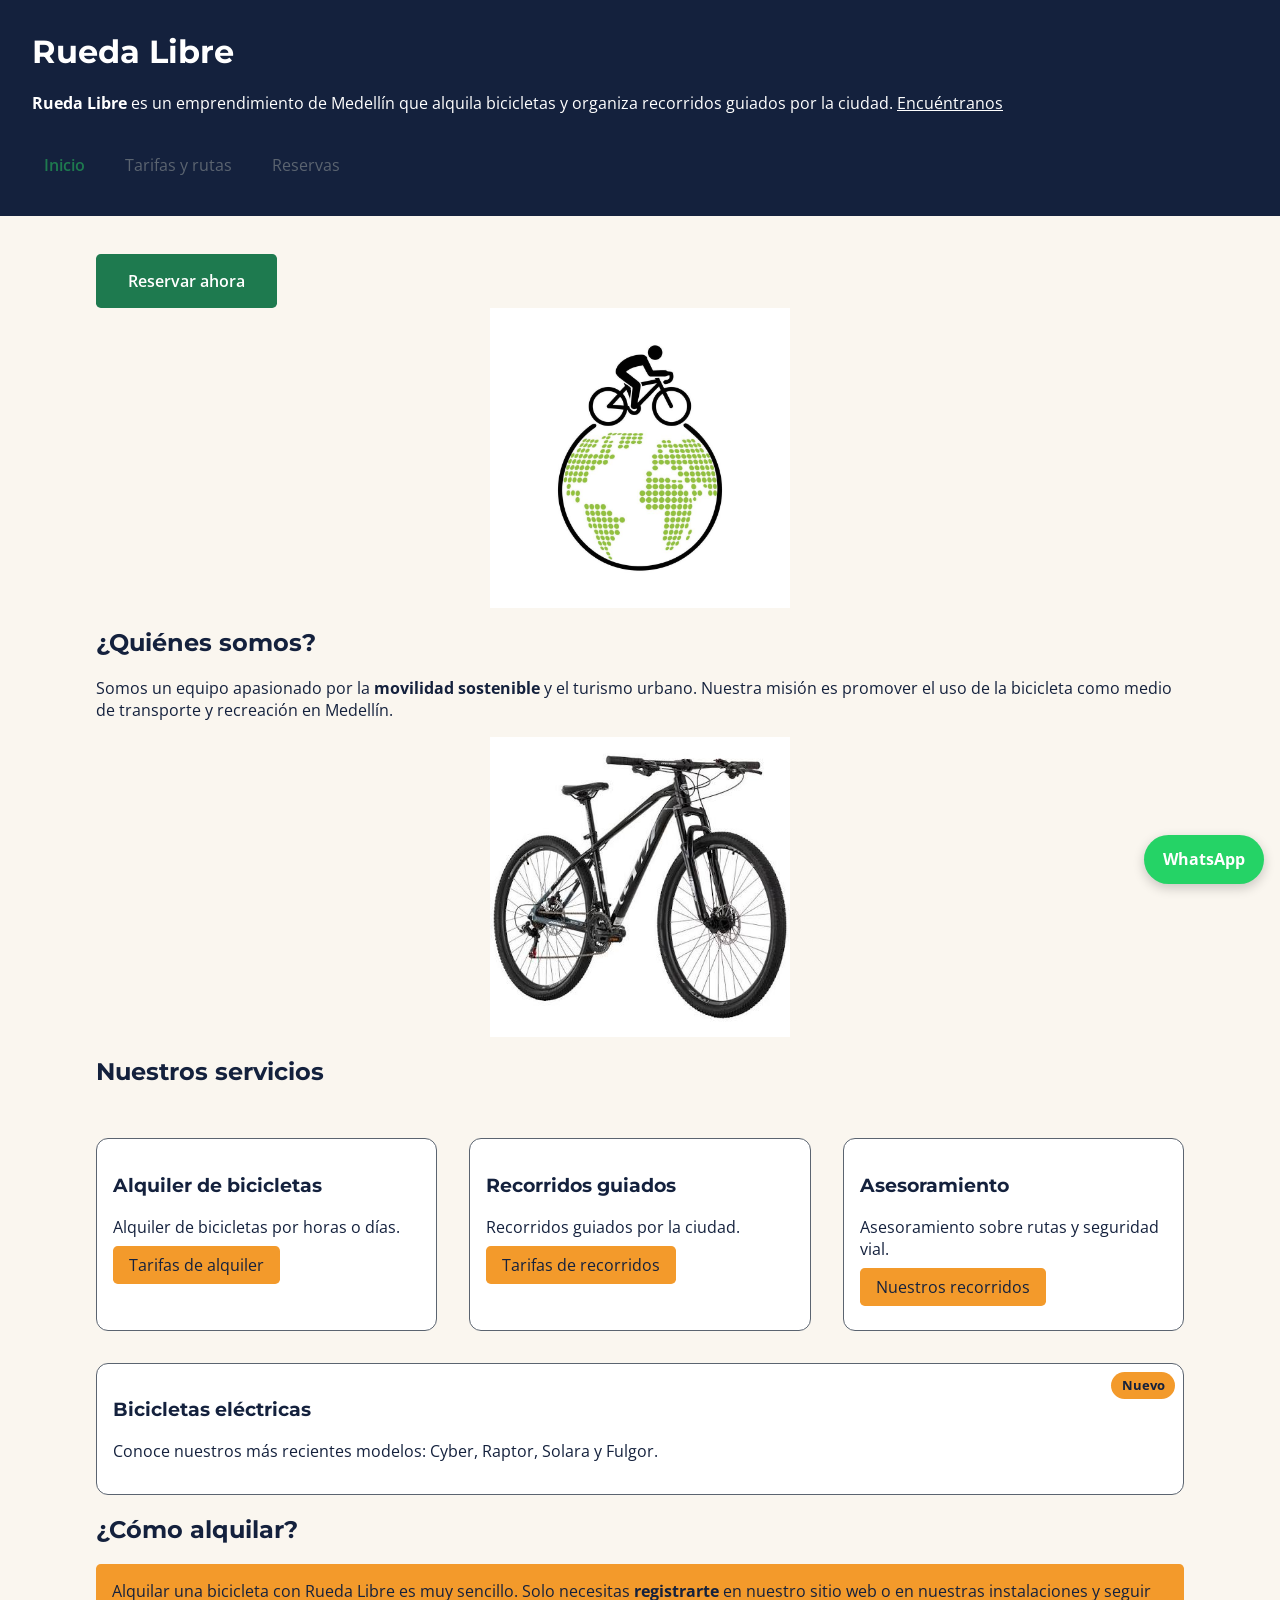
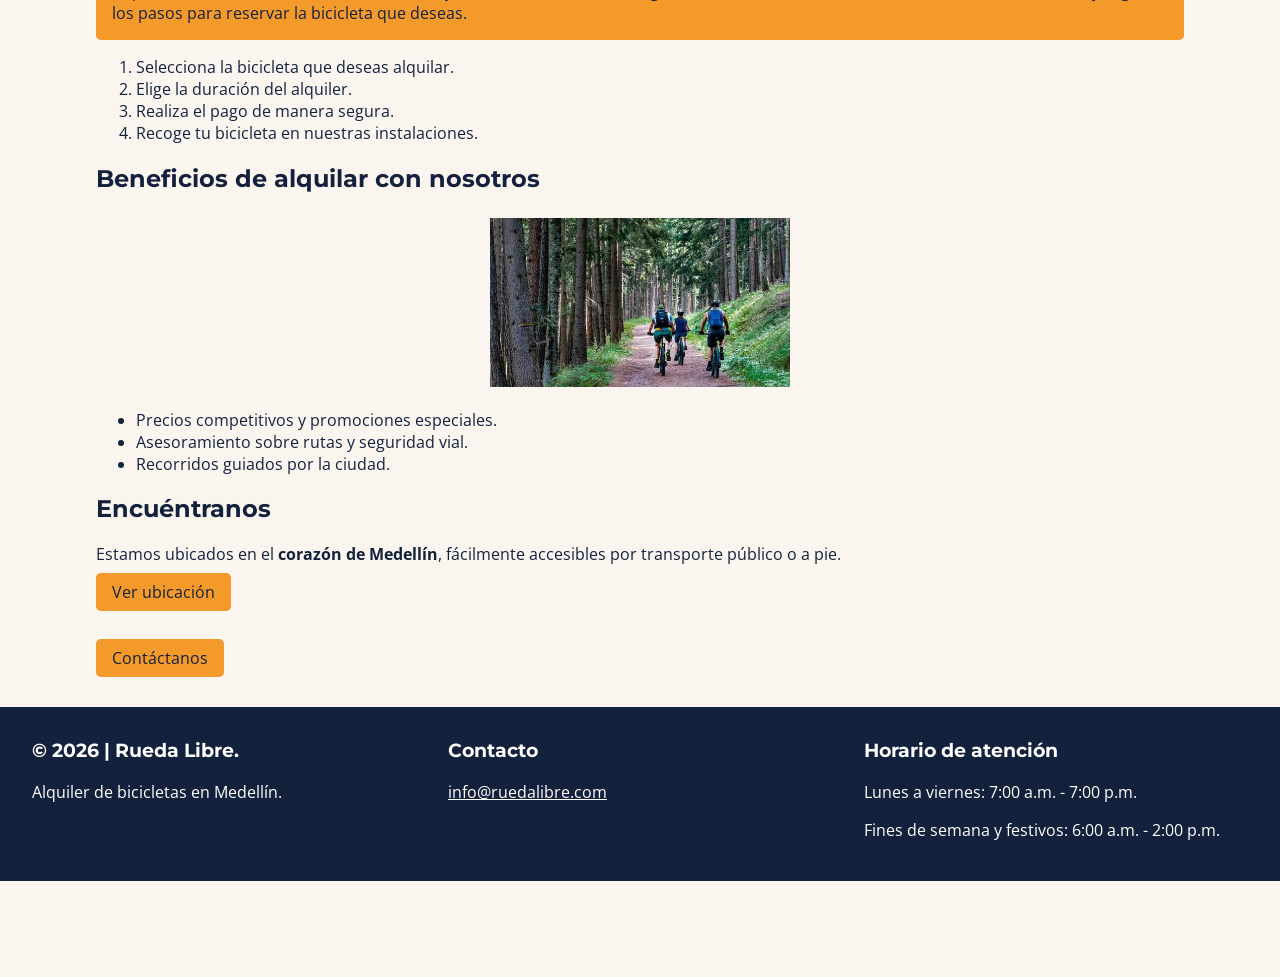
==== commit 554f8dec: "Distribuir y alinear el encabezado, el menú y el pie de página en una dimensión con Flexbox." ====
--- a/index.html
+++ b/index.html
@@ -26,13 +26,12 @@
     <!--Encabezado-->
     <header>
 
-        <h1>Rueda Libre</h1>
-    
-
-        <!--Primer párrafo con enlaces para llevar hasta la sección de encuéntranos-->
-        <p>Rueda Libre es un emprendimiento de Medellín que alquila bicicletas y organiza recorridos guiados por la ciudad.
-            <a href="#encuentranos" class="boton-secundario">Encuéntranos</a>
+        <div class="marca">
+            <h1>Rueda Libre</h1>
+            <p><strong>Rueda Libre</strong> es un emprendimiento de Medellín que alquila bicicletas y organiza recorridos guiados por la ciudad.
+            <a href="#encuentranos">Encuéntranos</a>
         </p>
+        </div>
 
         <!--Menú para navegar por las 3 páginas-->
         <nav aria-label="Navegación principal">
@@ -46,6 +45,11 @@
     </header>
 
     <main>
+
+        <!--Primer párrafo con enlaces para llevar hasta la sección de encuéntranos-->
+        
+
+        <br>
 
         <!--Enlace para reservar ahora-->
         <a href="paginas/reservas.html" class="boton-reservar">Reservar ahora</a>
@@ -154,7 +158,7 @@
             Ver ubicación
         </a>
 
-        <br><br>
+        <br><br><br>
 
         <!--Enlace para correo electrónico-->
         <a href="mailto:info@ruedalibre.com"  class="boton-secundario">
@@ -163,9 +167,25 @@
 
     </main>
 
+    <br>
+
     <!--Pie de página-->
     <footer>
-        <p>&copy; Rueda Libre | Correo: <a href="mailto:info@ruedalibre.com">info@ruedalibre.com</a> | 2026</p>
+        <div class="pie-marca">
+            <h3>&copy; 2026 | Rueda Libre.</h3>
+            <p>Alquiler de bicicletas en Medellín.</p>
+        </div>
+
+        <div class="pie-contacto">
+            <h3>Contacto</h3>
+            <a href="mailto:info@ruedalibre.com">info@ruedalibre.com</a>
+        </div>
+
+        <div class="pie-horario">
+            <h3>Horario de atención</h3>
+            <p>Lunes a viernes: 7:00 a.m. - 7:00 p.m.</p>
+            <p>Fines de semana y festivos: 6:00 a.m. - 2:00 p.m.</p>
+        </div>
     </footer>
 
 </body>
--- a/css/styles.css
+++ b/css/styles.css
@@ -379,6 +379,22 @@
     text-decoration: none;
 }
 
+/* Estado hover del boton secundario */
+
+.boton-secundario:hover {
+    background-color: var(--color-azul-noche);
+    color: #FFFFFF;
+    outline: 3px solid var(--color-naranja-pedal);
+}
+
+/* Estado de foco del botón de secundario */
+.boton-secundario:focus {
+    background-color: var(--color-azul-noche);
+    color: #FFFFFF;
+    outline: 3px solid var(--color-azul noche);
+    outline-offset: 3px;
+}
+
 /* Elementos destacados en naranja */
 .destacado {
     background-color: var(--color-naranja-pedal);
@@ -397,22 +413,6 @@
     text-decoration: none;
     padding: var(--espaciado-medio) var(--espaciado-grande);
     border-radius: 0.3rem;
-}
-
-/* Estado hover del boton secundario */
-
-.boton-secundario:hover {
-    background-color: var(--color-azul-noche);
-    color: #FFFFFF;
-    outline: 3px solid var(--color-naranja-pedal);
-}
-
-/* Estado de foco del botón de reserva */
-.boton-secundario:focus {
-    background-color: var(--color-azul-noche);
-    color: #FFFFFF;
-    outline: 3px solid var(--color-azul noche);
-    outline-offset: 3px;
 }
 
 /* Estado hover del botón de reserva */
@@ -446,7 +446,7 @@
     padding: 0.85rem 1.2rem;
     border-radius: 999px;
 
-    background-color: var(--color-verde-ruta);
+    background-color: rgb(37, 211, 102);
     color: #FFFFFF;
     font-weight: 700;
     text-decoration: none;
@@ -455,13 +455,84 @@
 
 /* Estado hover de WhatsApp */
 .boton-whatsapp:hover {
-    background-color: var(--color-azul-noche);
+    background-color: rgb(18, 140, 126);
     color: #FFFFFF;
     outline: 3px solid var(--color-naranja-pedal);
 }
 
 /* Estado de foco de WhatsApp */
 .boton-whatsapp:focus-visible {
-    outline: 3px solid var(--color-naranja-pedal);
+    outline: 3px solid rgb(18, 140, 126);
     outline-offset: 3px;
-}+}
+
+/* Encabezado */
+header {
+    display: flex;
+    justify-content: space-between;
+    align-items: center;
+    flex-wrap: wrap;
+    gap: 1rem;
+}
+
+/* Menú de navegación */
+#menu {
+    display: flex;
+    flex-wrap: wrap;
+    justify-content: center;
+    align-items: center;
+    gap: 1rem;
+    list-style: none;
+    margin: 0;
+    padding: 0;
+}
+
+/* Elementos de la lista */
+#menu li {
+    margin: 0;
+    padding: 0;
+}
+
+/* Enlaces del menú */
+#menu a {
+    display: block;
+    padding: 0.5rem 0.75rem;
+    text-decoration: none;
+}
+
+.marca {
+    flex: 0 1 auto;
+}
+
+.marca h1,
+.marca p {
+    margin-top: 0;
+}
+
+footer {
+    display: flex;
+    justify-content: space-between;
+    align-items: flex-start;
+    flex-wrap: wrap;
+    gap: 2rem;
+    padding: 2rem;
+    background-color: var(--color-azul-noche);
+    color: white;
+}
+
+footer > div {
+    flex: 1 1 12rem;
+}
+
+footer h3 {
+    margin-top: 0;
+    color: white;
+}
+
+footer p {
+    margin-bottom: 0.5rem;
+}
+
+footer a {
+    color: white;
+}
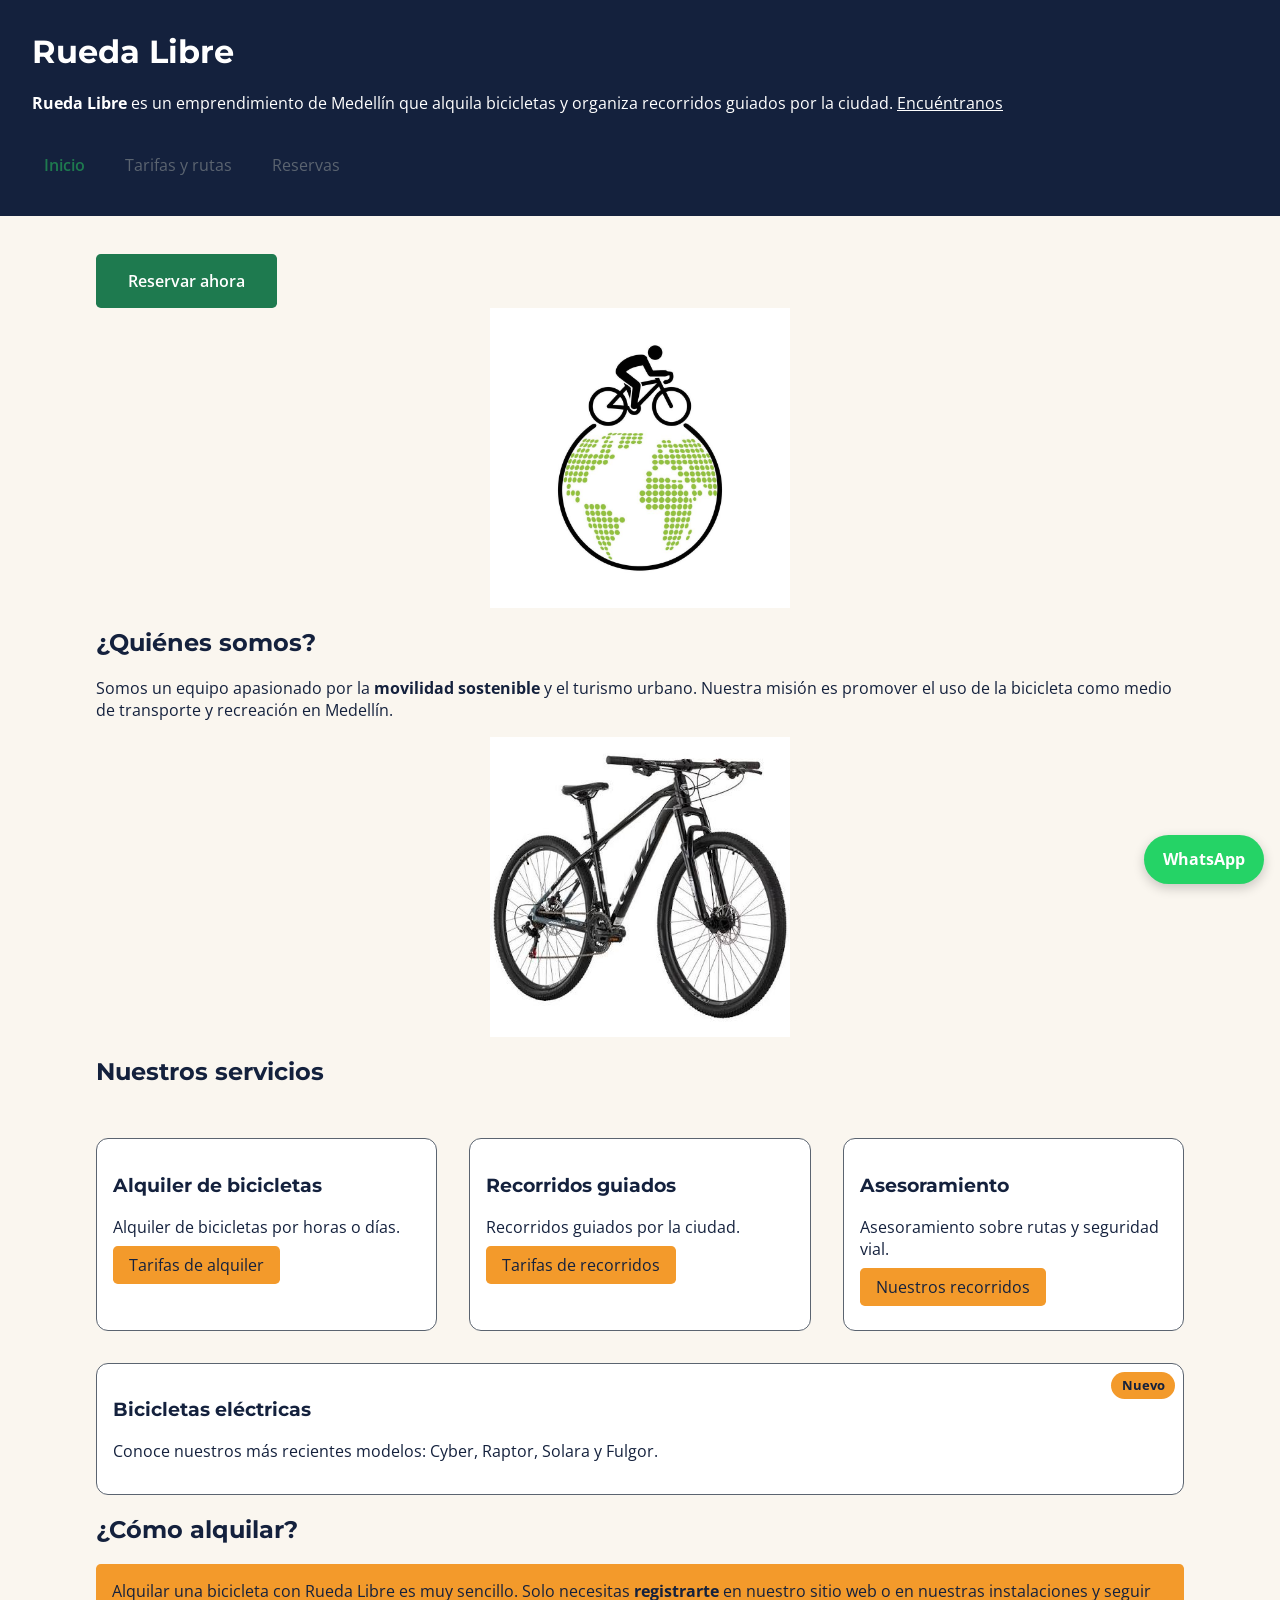
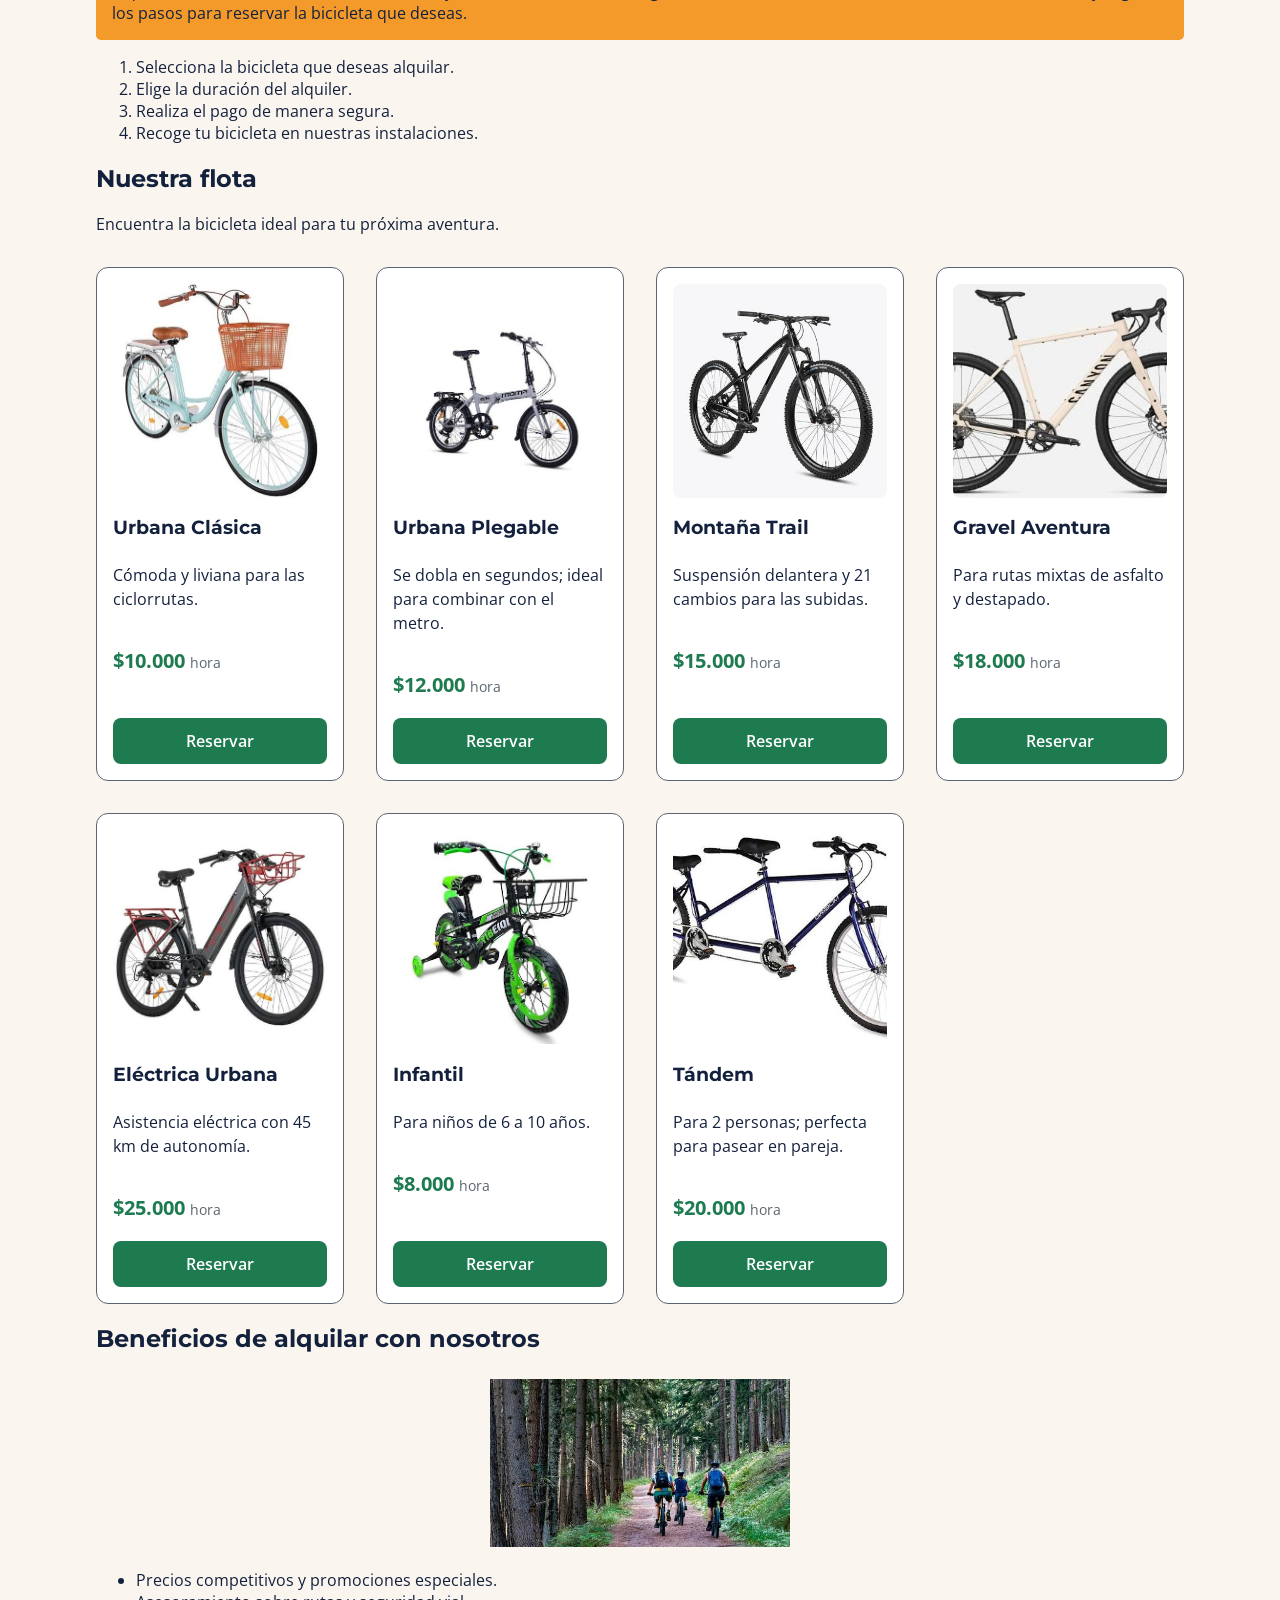
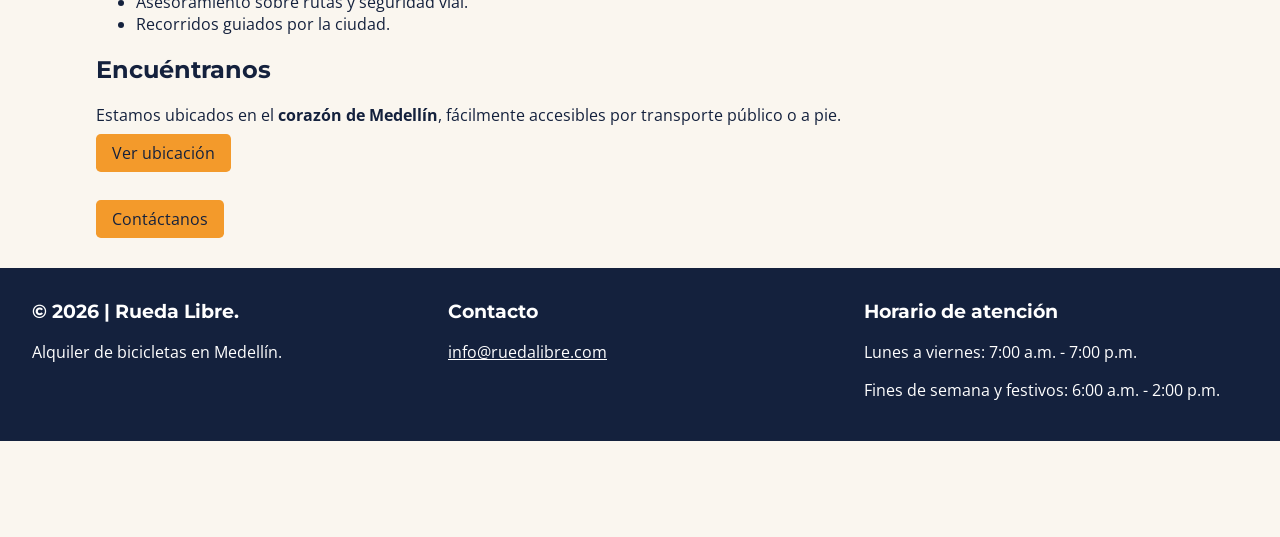
==== commit 9720dd45: "Se construye una cuadrícula de tarjetas adaptable con Grid y se alinea el contenido interno de cada " ====
--- a/index.html
+++ b/index.html
@@ -130,6 +130,73 @@
                 </ol> 
         </section>
 
+        <!--Nueva flota-->
+        <section id="flota" aria-labelledby="titulo-flota">
+            <h2 id="titulo-flota">Nuestra flota</h2>
+            <p>Encuentra la bicicleta ideal para tu próxima aventura.</p>
+
+            <div class="cuadricula-flota">
+
+                <article class="tarjeta-bicicleta">
+                    <img src="img/urbana-clasica.jfif" alt="Bicicleta urbana clásica">
+                    <h3>Urbana Clásica</h3>
+                    <p>Cómoda y liviana para las ciclorrutas.</p>
+                    <p class="precio-bicicleta">$10.000 <span>hora</span></p>
+                    <a class="boton-reservar" href="paginas/reservas.html">Reservar</a>
+                </article>
+
+                <article class="tarjeta-bicicleta">
+                    <img src="img/urbana-plegable.jfif" alt="Bicicleta urbana plegable">
+                    <h3>Urbana Plegable</h3>
+                    <p>Se dobla en segundos; ideal para combinar con el metro.</p>
+                    <p class="precio-bicicleta">$12.000 <span>hora</span></p>
+                    <a class="boton-reservar" href="paginas/reservas.html">Reservar</a>
+                </article>
+
+                <article class="tarjeta-bicicleta">
+                    <img src="img/montaña trail.jfif" alt="Bicicleta montaña trail">
+                    <h3>Montaña Trail</h3>
+                    <p>Suspensión delantera y 21 cambios para las subidas.</p>
+                    <p class="precio-bicicleta">$15.000 <span>hora</span></p>
+                    <a class="boton-reservar" href="paginas/reservas.html">Reservar</a>
+                </article>
+
+                <article class="tarjeta-bicicleta">
+                    <img src="img/gravel-aventura.jfif" alt="Bicicleta gravel aventura">
+                    <h3>Gravel Aventura</h3>
+                    <p>Para rutas mixtas de asfalto y destapado.</p>
+                    <p class="precio-bicicleta">$18.000 <span>hora</span></p>
+                    <a class="boton-reservar" href="paginas/reservas.html">Reservar</a>
+                </article>
+
+                <article class="tarjeta-bicicleta">
+                    <img src="img/electrica-urbana.jfif" alt="Bicicleta eléctrica urbana">
+                    <h3>Eléctrica Urbana</h3>
+                    <p>Asistencia eléctrica con 45 km de autonomía.</p>
+                    <p class="precio-bicicleta">$25.000 <span>hora</span></p>
+                    <a class="boton-reservar" href="paginas/reservas.html">Reservar</a>
+                </article>
+
+                <article class="tarjeta-bicicleta">
+                    <img src="img/infantil.jfif" alt="Bicicleta infantil">
+                    <h3>Infantil</h3>
+                    <p>Para niños de 6 a 10 años.</p>
+                    <p class="precio-bicicleta">$8.000 <span>hora</span></p>
+                    <a class="boton-reservar" href="paginas/reservas.html">Reservar</a>
+                </article>
+                
+                <article class="tarjeta-bicicleta">
+                    <img src="img/tandem.jfif" alt="Bicicleta tándem">
+                    <h3>Tándem</h3>
+                    <p>Para 2 personas; perfecta para pasear en pareja.</p>
+                    <p class="precio-bicicleta">$20.000 <span>hora</span></p>
+                    <a class="boton-reservar" href="paginas/reservas.html">Reservar</a>
+                </article>
+
+            </div>
+
+        </section>
+
         <section>
             <h2>Beneficios de alquilar con nosotros</h2>
 
--- a/css/styles.css
+++ b/css/styles.css
@@ -466,6 +466,10 @@
     outline-offset: 3px;
 }
 
+/* =========================================
+10. ENCABEZADOS Y FOOTERS CON FLEXBOX
+   ========================================= */
+
 /* Encabezado */
 header {
     display: flex;
@@ -536,3 +540,84 @@
 footer a {
     color: white;
 }
+
+/* =========================================
+11. FLOTA DE BICICLETAS CON CSS GRID
+   ========================================= */
+
+/* Cuadrícula adaptable */
+.cuadricula-flota {
+    display: grid;
+    grid-template-columns: repeat(auto-fit, minmax(230px, 1fr));
+    justify-content: center;
+    gap: 2rem;
+    margin-top: 2rem;
+}
+
+/* Tarjetas individuales */
+.tarjeta-bicicleta {
+    display: flex;
+    flex-direction: column;
+    min-width: 0;
+    padding: 1rem;
+    background-color: #FFFFFF;
+    border: 1px solid var(--color-gris-asfalto);
+    border-radius: 0.75rem;
+}
+
+/* Fotografías */
+.tarjeta-bicicleta img {
+    width: 100%;
+    aspect-ratio: 3 / 3;
+    object-fit: cover;
+    border-radius: 0.5rem;
+}
+
+/* Nombre del modelo */
+.tarjeta-bicicleta h3 {
+    margin-bottom: 0.5rem;
+}
+
+/* Descripción */
+.tarjeta-bicicleta > p:not(.precio-bicicleta) {
+    line-height: 1.5;
+}
+
+/* Precio */
+.precio-bicicleta {
+    font-size: 1.25rem;
+    font-weight: bold;
+    color: var(--color-verde-ruta)
+}
+
+/* Unidad del precio */
+.precio-bicicleta span {
+    font-size: 0.9rem;
+    font-weight: normal;
+    color: var(--color-gris-asfalto)
+}
+
+/* Enlace de reserva al final de cada tarjeta */
+.tarjeta-bicicleta .boton-reservar {
+    display: block;
+    margin-top: auto;
+    padding: 0.75rem 1rem;
+    text-align: center;
+    text-decoration: none;
+    border-radius: 0.5rem;
+    background-color: var(--color-verde-ruta);
+    color: #FFFFFF;
+}
+
+/* Estados de interacción */
+.tarjeta-bicicleta .boton-reservar:hover {
+    background-color: var(--color-naranja-pedal);
+    outline: 1px solid var(--color-azul-noche);
+    outline-offset: 1px;
+}
+
+.tarjeta-bicicleta .boton-reservar:focus {
+    background-color: var(--color-naranja-pedal);
+    outline: 2px solid var(--color-azul-noche);
+    outline-offset: 2px;
+}
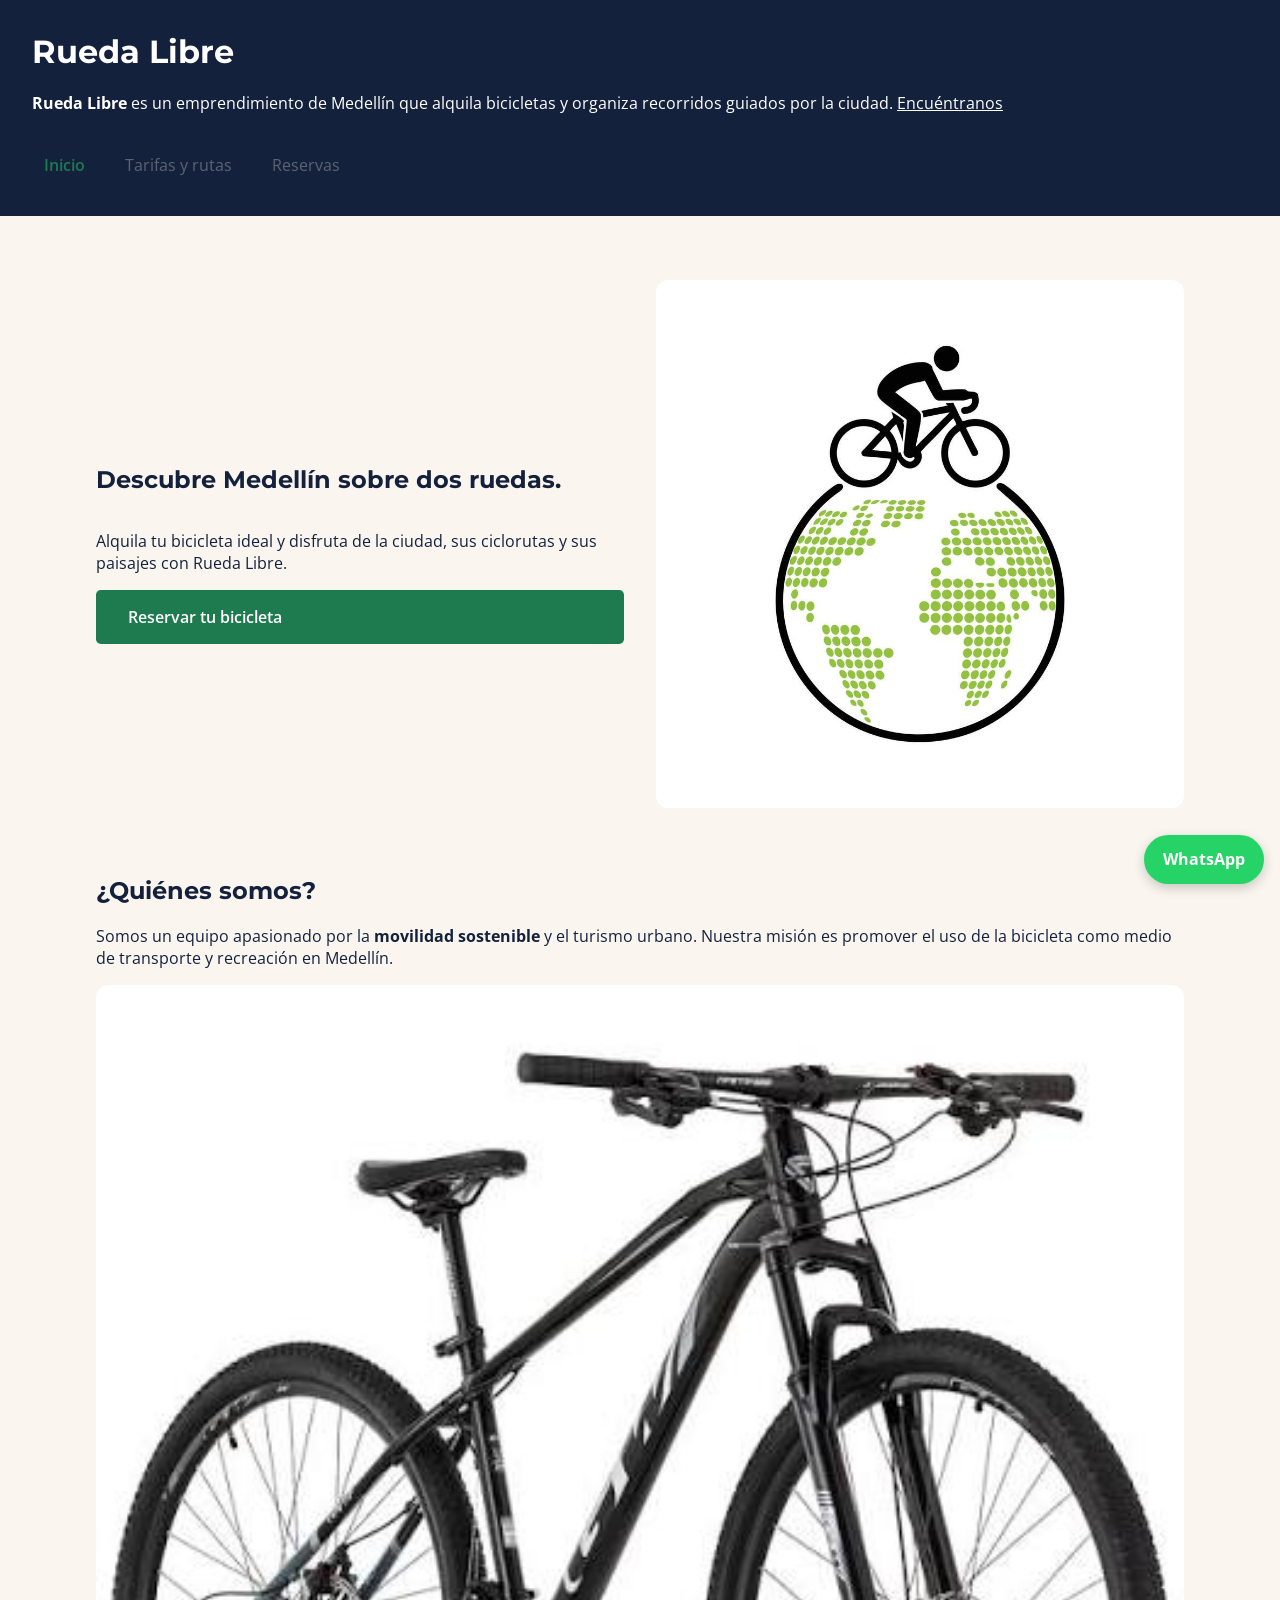
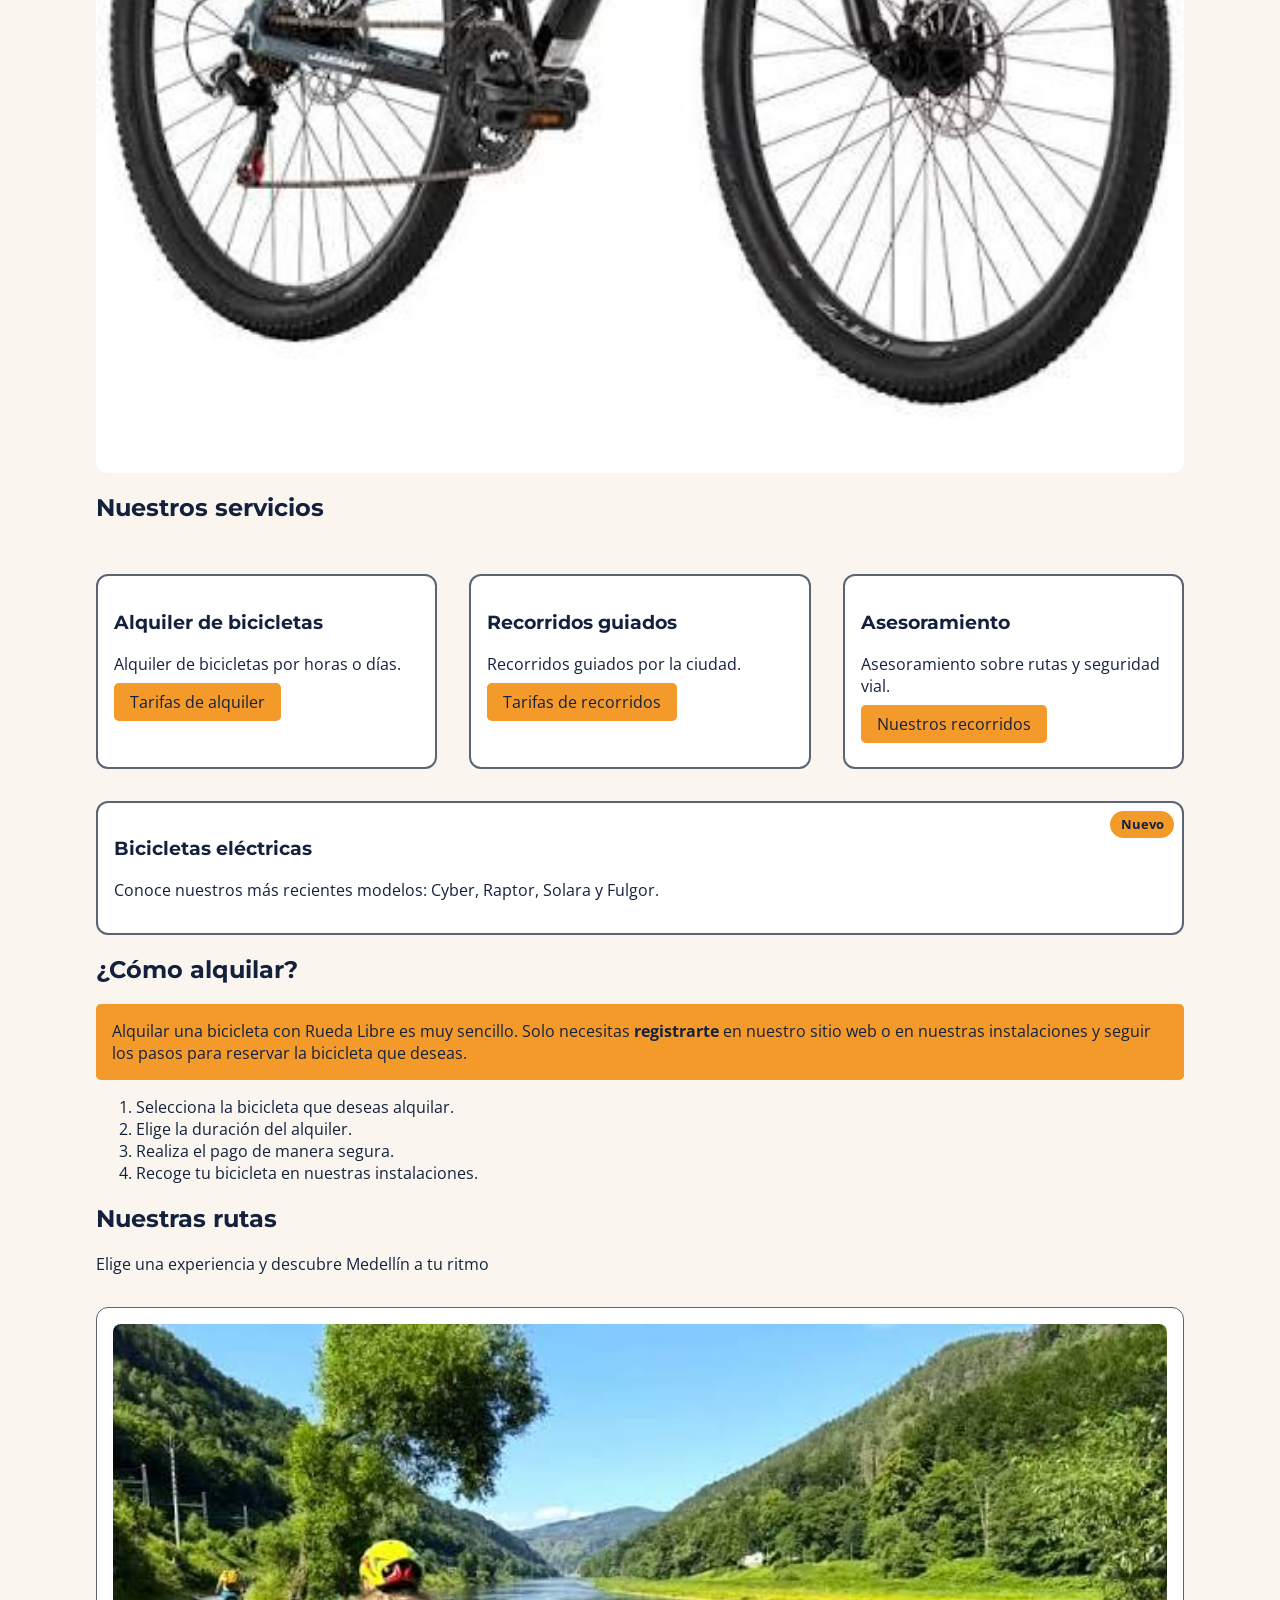
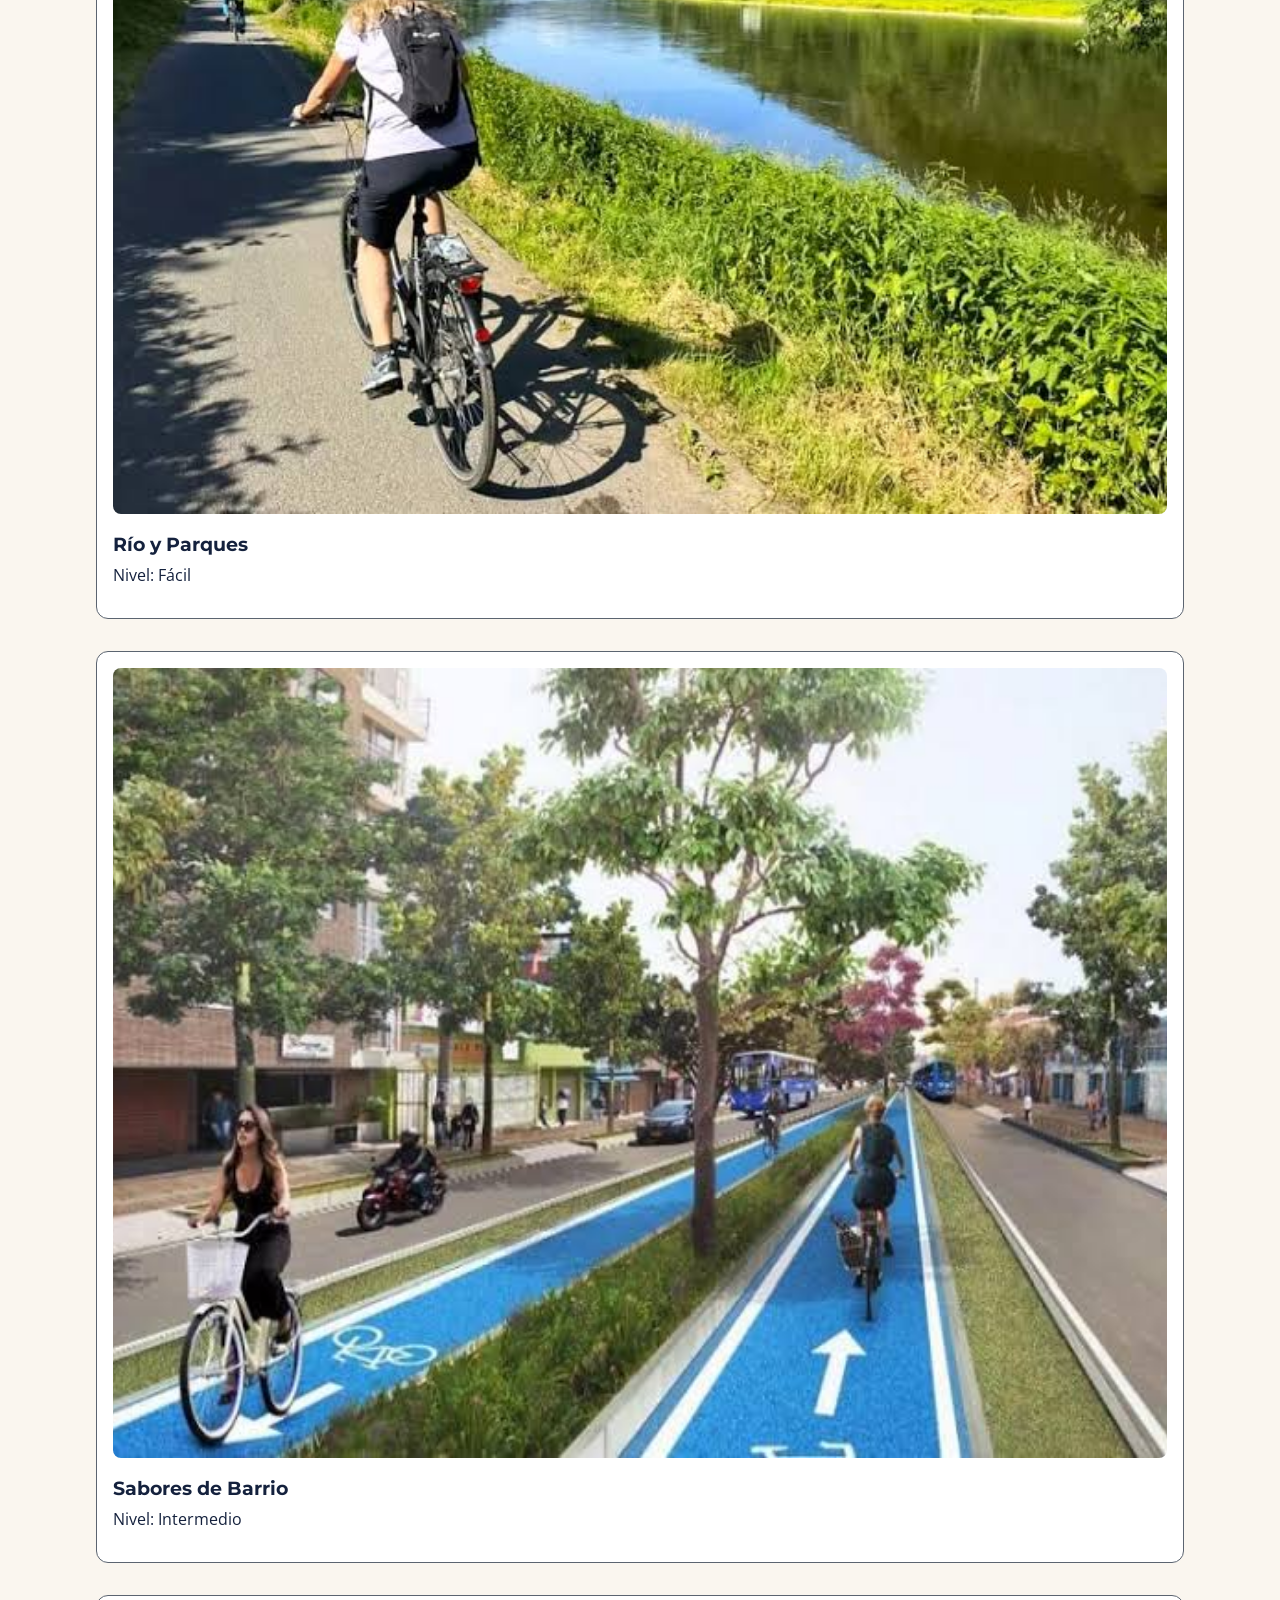
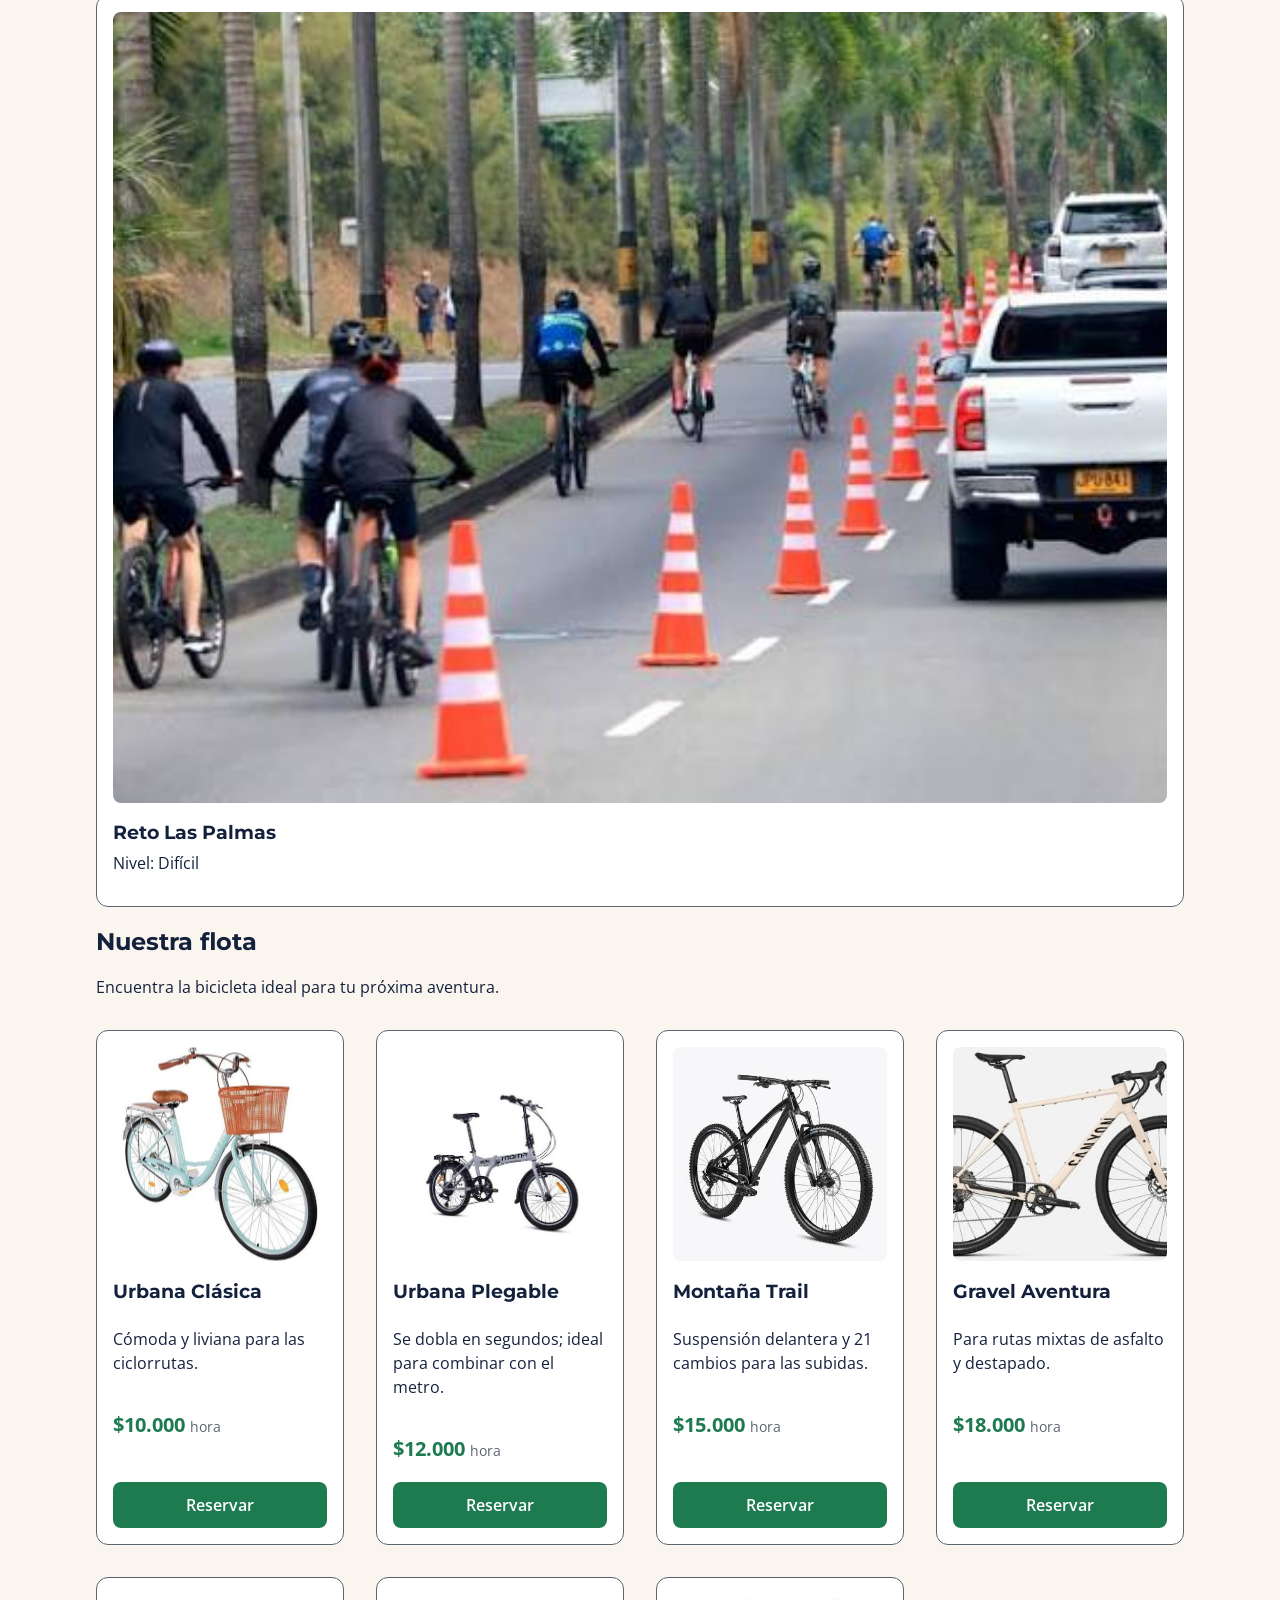
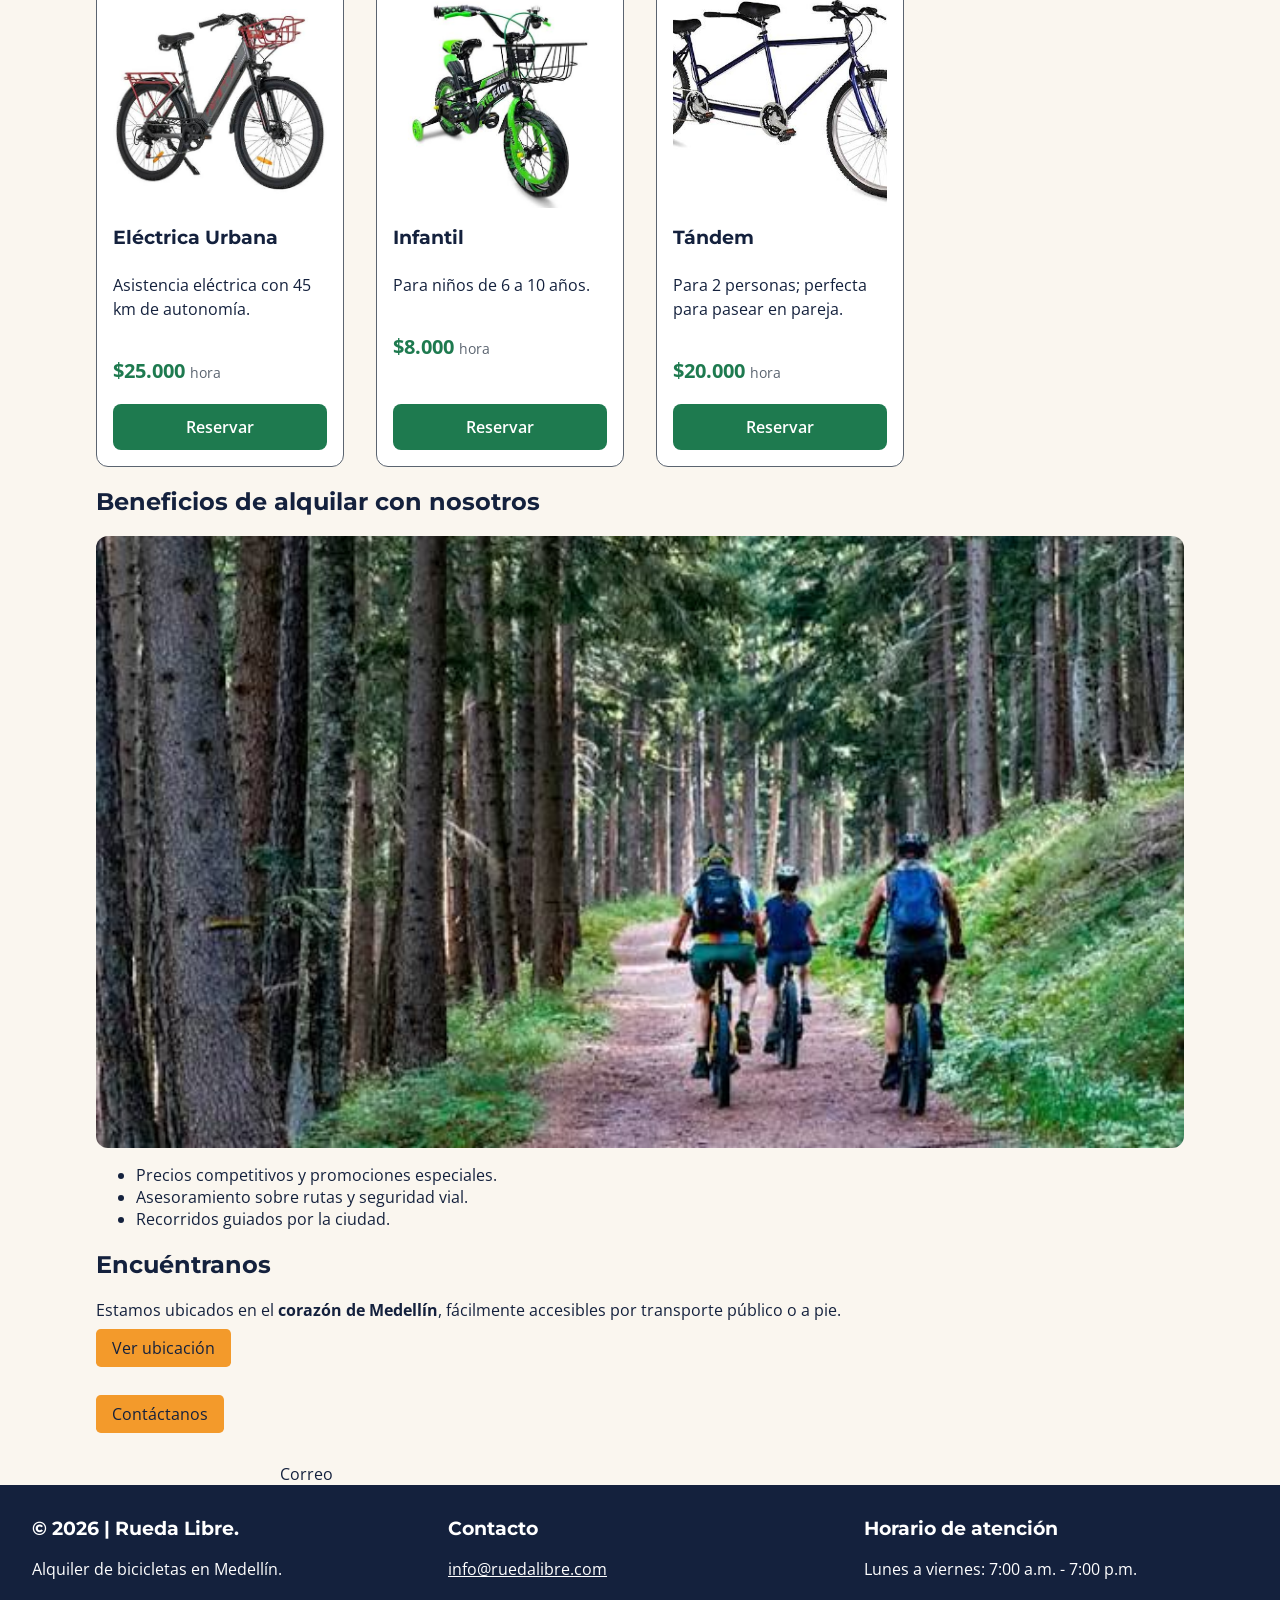
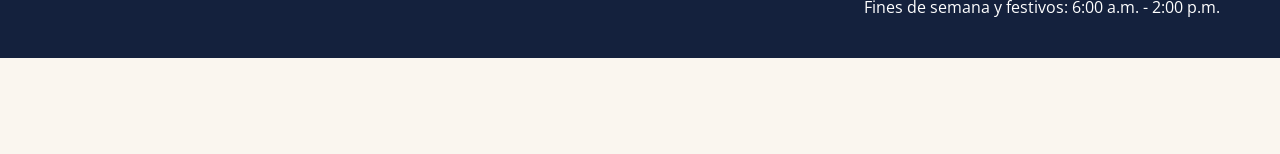
==== commit f29e4589: "Se construye el layout general de las páginas combinado con Grid y Flexbox según cada caso." ====
--- a/index.html
+++ b/index.html
@@ -46,31 +46,38 @@
 
     <main>
 
-        <!--Primer párrafo con enlaces para llevar hasta la sección de encuéntranos-->
-        
-
-        <br>
-
-        <!--Enlace para reservar ahora-->
-        <a href="paginas/reservas.html" class="boton-reservar">Reservar ahora</a>
-
-        <section class="portada">
-            <!--Imagen de portada-->
-            <img src="img/portada.png" alt="Portada de Rueda Libre" class="imagen-portada">
-        </section>
-        
-        <!--Secciones-->
+        <section class="portada-inicio">
+            <div class="texto-portada">
+                <h2>Descubre Medellín sobre dos ruedas.</h2>
+                <p>
+                    Alquila tu bicicleta ideal y disfruta de la ciudad, sus ciclorutas y sus paisajes
+                    con Rueda Libre.
+                </p>
+                <!--Enlace para reservar ahora-->
+                <a href="paginas/reservas.html" class="boton-reservar">
+                    Reservar tu bicicleta
+                </a>
+            </div>
+
+            <div class="imagen-portada">
+                <!--Imagen de portada-->
+                <img src="img/portada.png" alt="Portada de Rueda Libre" class="imagen-portada">
+            </div>
+        </section>
+            
         <section>
             <h2>¿Quiénes somos?</h2>
-                <p>Somos un equipo apasionado por la <strong>movilidad sostenible</strong> y el turismo urbano. Nuestra misión es promover el uso de la bicicleta como medio de transporte y recreación en Medellín.</p>
+                <p>Somos un equipo apasionado por la <strong>movilidad sostenible</strong> y el turismo urbano. 
+                    Nuestra misión es promover el uso de la bicicleta como medio de transporte y recreación en Medellín.</p>
         </section>
 
         <!-- Imagen de bicicleta -->
-        <scetion class="portada">
+        <section class="portada">
             <img src="img/bicicleta.jpg"
                 alt="Bicicletas disponibles para alquiler"
                 class="imagen-portada">
-        </scetion>
+        </section>
+
 
         <section id="servicios">
 
@@ -130,6 +137,33 @@
                 </ol> 
         </section>
 
+        <!-- Nuestras rutas -->
+        <section id="nuestras-rutas">
+            <h2>Nuestras rutas</h2>
+            <p>Elige una experiencia y descubre Medellín a tu ritmo</p>
+
+            <div class="galeria-rutas">
+                <article class="tarjeta-ruta">
+                    <img src="img/ruta-rio-y-parque.jfif" alt="Ruta por el río y los parques">
+                    <h3>Río y Parques</h3>
+                    <p>Nivel: Fácil</p>
+                </article>
+
+                <article class="tarjeta-ruta">
+                    <img src="img/ruta-barrio.jfif" alt="Recorrido por los sabores de barrio">
+                    <h3>Sabores de Barrio</h3>
+                    <p>Nivel: Intermedio</p>
+                </article>
+
+                <article class="tarjeta-ruta">
+                    <img src="img/ruta-palmas.jfif" alt="Ruta de montaña por Las Palmas">
+                    <h3>Reto Las Palmas</h3>
+                    <p>Nivel: Difícil</p>
+                </article>
+            </div>
+
+        </section>
+
         <!--Nueva flota-->
         <section id="flota" aria-labelledby="titulo-flota">
             <h2 id="titulo-flota">Nuestra flota</h2>
@@ -236,6 +270,10 @@
 
     <br>
 
+    <form>
+        <label for="correo">Correo</label>
+    </form>
+
     <!--Pie de página-->
     <footer>
         <div class="pie-marca">
--- a/css/styles.css
+++ b/css/styles.css
@@ -181,7 +181,7 @@
 .tarjeta-servicio {
     flex: 1 1 18rem;
     padding: var(--espaciado-medio);
-    border: 1px solid var(--color-gris-asfalto);
+    border: 2px solid var(--color-gris-asfalto);
     border-radius: 0.75rem;
     background-color: #FFFFFF;
 }
@@ -206,7 +206,6 @@
     top: var(--espaciado-pequeno);
     right: var(--espaciado-pequeno);
     z-index: 1;
-
     padding: 0.3rem 0.65rem;
     border-radius: 999px;
     background-color: var(--color-naranja-pedal);
@@ -221,17 +220,43 @@
    ========================================= */
 
 /* Tablas de tarifas */
-table {
-    width: 100%;
+.contenedor-tabla {
+    width: 100%;
+    max-width: 100%;
+    overflow-x: auto;
+    margin: 1.5rem 0;
+}
+
+.contenedor-tabla table {
+    width: auto;
     border-collapse: collapse;
-    margin: var(--espaciado-grande);
-    background-color: #FFFFFF;
+    margin: 0 auto;
+    background-color: white;
+}
+
+.contenedor-tabla th,
+.contenedor-tabla td {
+    padding: 0.75rem;
+    border: 1px solid var(--color-gris-asfalto);
+    text-align: left;
+}
+
+.contenedor-tabla th {
+    background-color: var(--color-azul-noche);
+    color: white;
+}
+
+/* Pantallas anchas y orientación horizontal */
+@media screen and (min-width: 768px) and (orientation: landscape), screen and (min-width: 1024px) {
+    .contenedor-tabla table {
+        width: 100%;
+    }
 }
 
 /* Celdas y encabezados */
 th,
 td {
-    padding: var(--espaciado-medio);
+    padding: var(--espaciado-pequeno);
     border: 1px solid var(--color-gris-asfalto);
     text-align: left;
 }
@@ -240,7 +265,6 @@
 thead th {
     background-color: var(--color-azul-noche);
     color: #FFFFFF;
-    font-weight: 700;
 }
 
 /* Título de la tabla */
@@ -251,7 +275,6 @@
     font-weight: 600;
     color: var(--color-azul-noche);
 }
-
 
 /* =========================================
 7. FORMULARIOS
@@ -621,3 +644,130 @@
     outline: 2px solid var(--color-azul-noche);
     outline-offset: 2px;
 }
+
+/* =========================================
+12. PORTADA DE INICIO CON GRID
+   ========================================= */
+
+.portada-inicio {
+    display: grid;
+    grid-template-columns: 1fr 1fr;
+    align-items: center;
+    gap: 2rem;
+    padding: 3rem 0;
+}
+
+.texto-portada {
+    display: flex;
+    flex-direction: column;
+    justify-content: center;
+}
+
+.imagen-portada {
+    display: block;
+    width: 100%;
+    height: auto;
+    border-radius: 0.75rem;
+}
+
+/* =========================================
+13. GALERÍA DE RUTAS CON GRID
+   ========================================= */
+
+.galeria-rutas {
+    display: grid;
+    grid-template-columns: repeat(3 minmax(0, 1fr));
+    gap: 2rem;
+    margin-top: 2rem;
+}
+
+.tarjeta-ruta {
+    display: flex;
+    flex-direction: column;
+    padding: 1rem;
+    background-color: #FFFFFF;
+    border: 1px solid var(--color-gris-asfalto);
+    border-radius: 0.75rem;
+}
+
+.tarjeta-ruta img {
+    width: 100%;
+    aspect-ratio: 4 / 3;
+    object-fit: cover;
+    border-radius: 0.5rem;
+}
+
+.tarjeta-ruta h3 {
+    margin-bottom: 0.5rem;
+}
+
+.tarjeta-ruta p {
+    margin-top: 0;
+}
+
+/* =========================================
+14. DISTRIBUCIÓN DE LA PÁGINA DE RESERVAS
+   ========================================= */
+
+.reserva-layout {
+    display: grid;
+    grid-template-columns: 2fr 1fr;
+    align-items: start;
+    gap: 2rem;
+    margin-top: 2rem;
+}
+
+.reserva-formulario {
+    min-width: 0;
+}
+
+.reserva-contacto {
+    min-width: 0;
+    padding: 1.5rem;
+    background-color: #FFFFFF;
+    border: 1px solid va(--color-gris-asfalto);
+    border-radius: 0.75rem;
+}
+
+.reserva-contacto h2,
+.reserva-contacto h3 {
+    margin-top: 0;
+}
+
+/* =========================================
+15. FILA DE CAMPOS DEL FORMULARIO CON FLEXBOX
+   ========================================= */
+
+.fila-campos {
+    display: flex;
+    flex-wrap: wrap;
+    gap: 1rem;
+}
+
+.fila-campos .campo {
+    flex: 1 1 200px;
+    min-width: 0;
+}
+
+.fila-campos input {
+    width: 100%;
+    box-sizing: border-box;
+}
+
+/* =========================================
+16. ADAPTACIÓN A PANTALLAS PEQUEÑAS
+   ========================================= */
+
+@media (max-width: 700px) {
+    .portada-inicio {
+        grid-template-columns: 1fr;
+    }
+
+    .galeria-rutas {
+        grid-template-columns: 1fr;
+    }
+
+    .reserva-layout {
+        grid-template-columns: 1fr;
+    }
+}
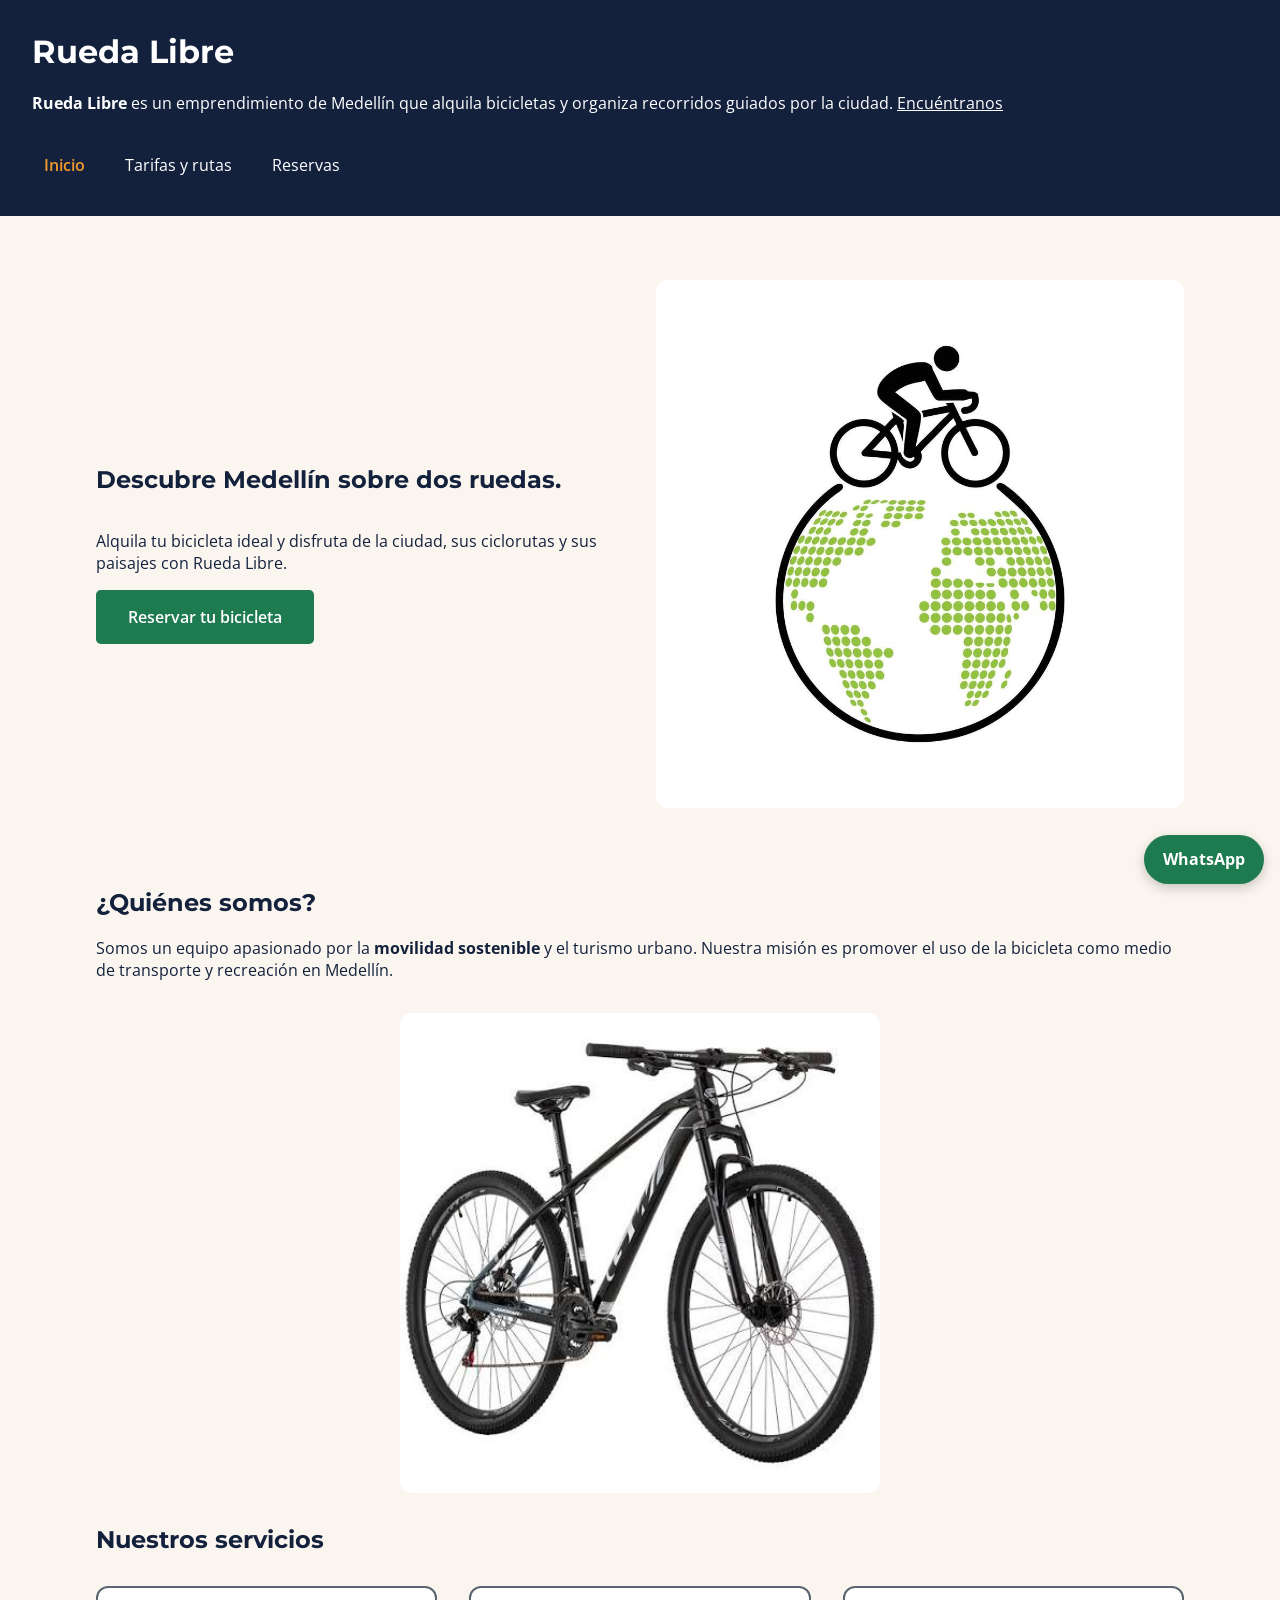
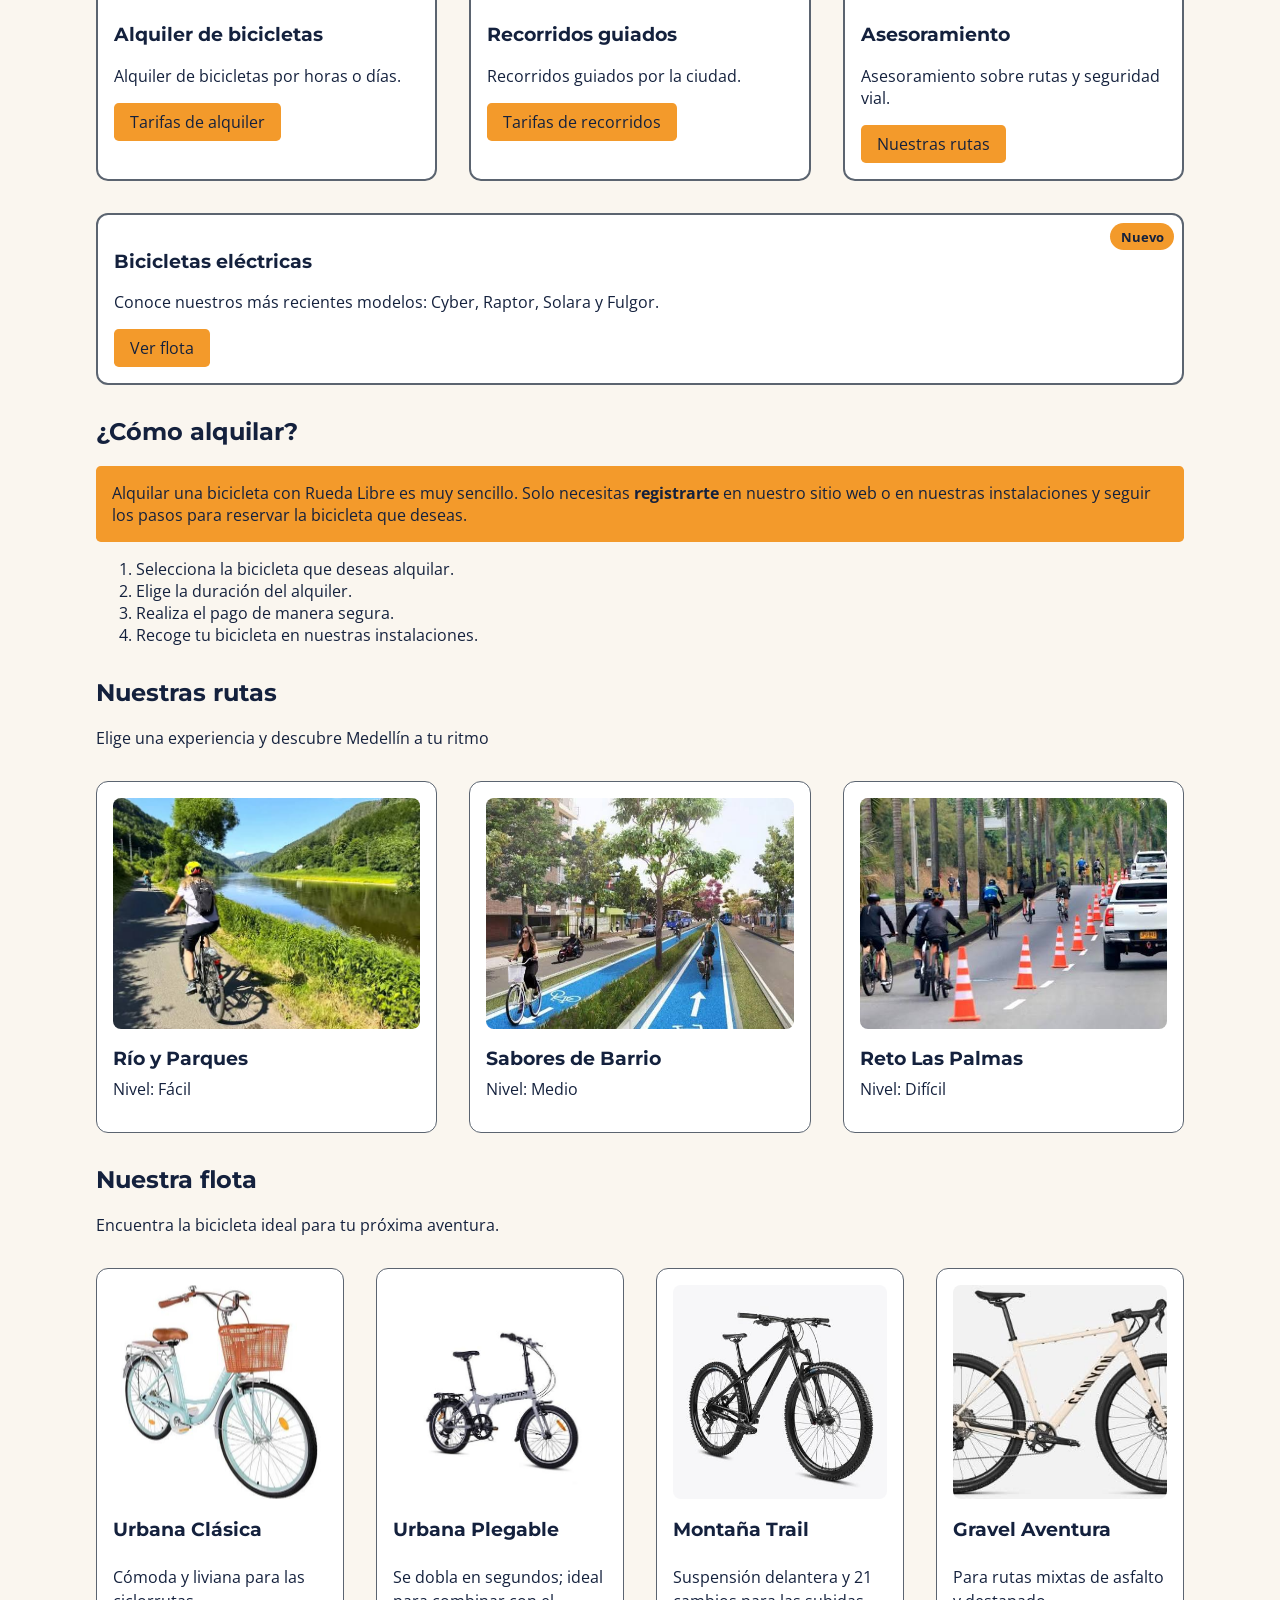
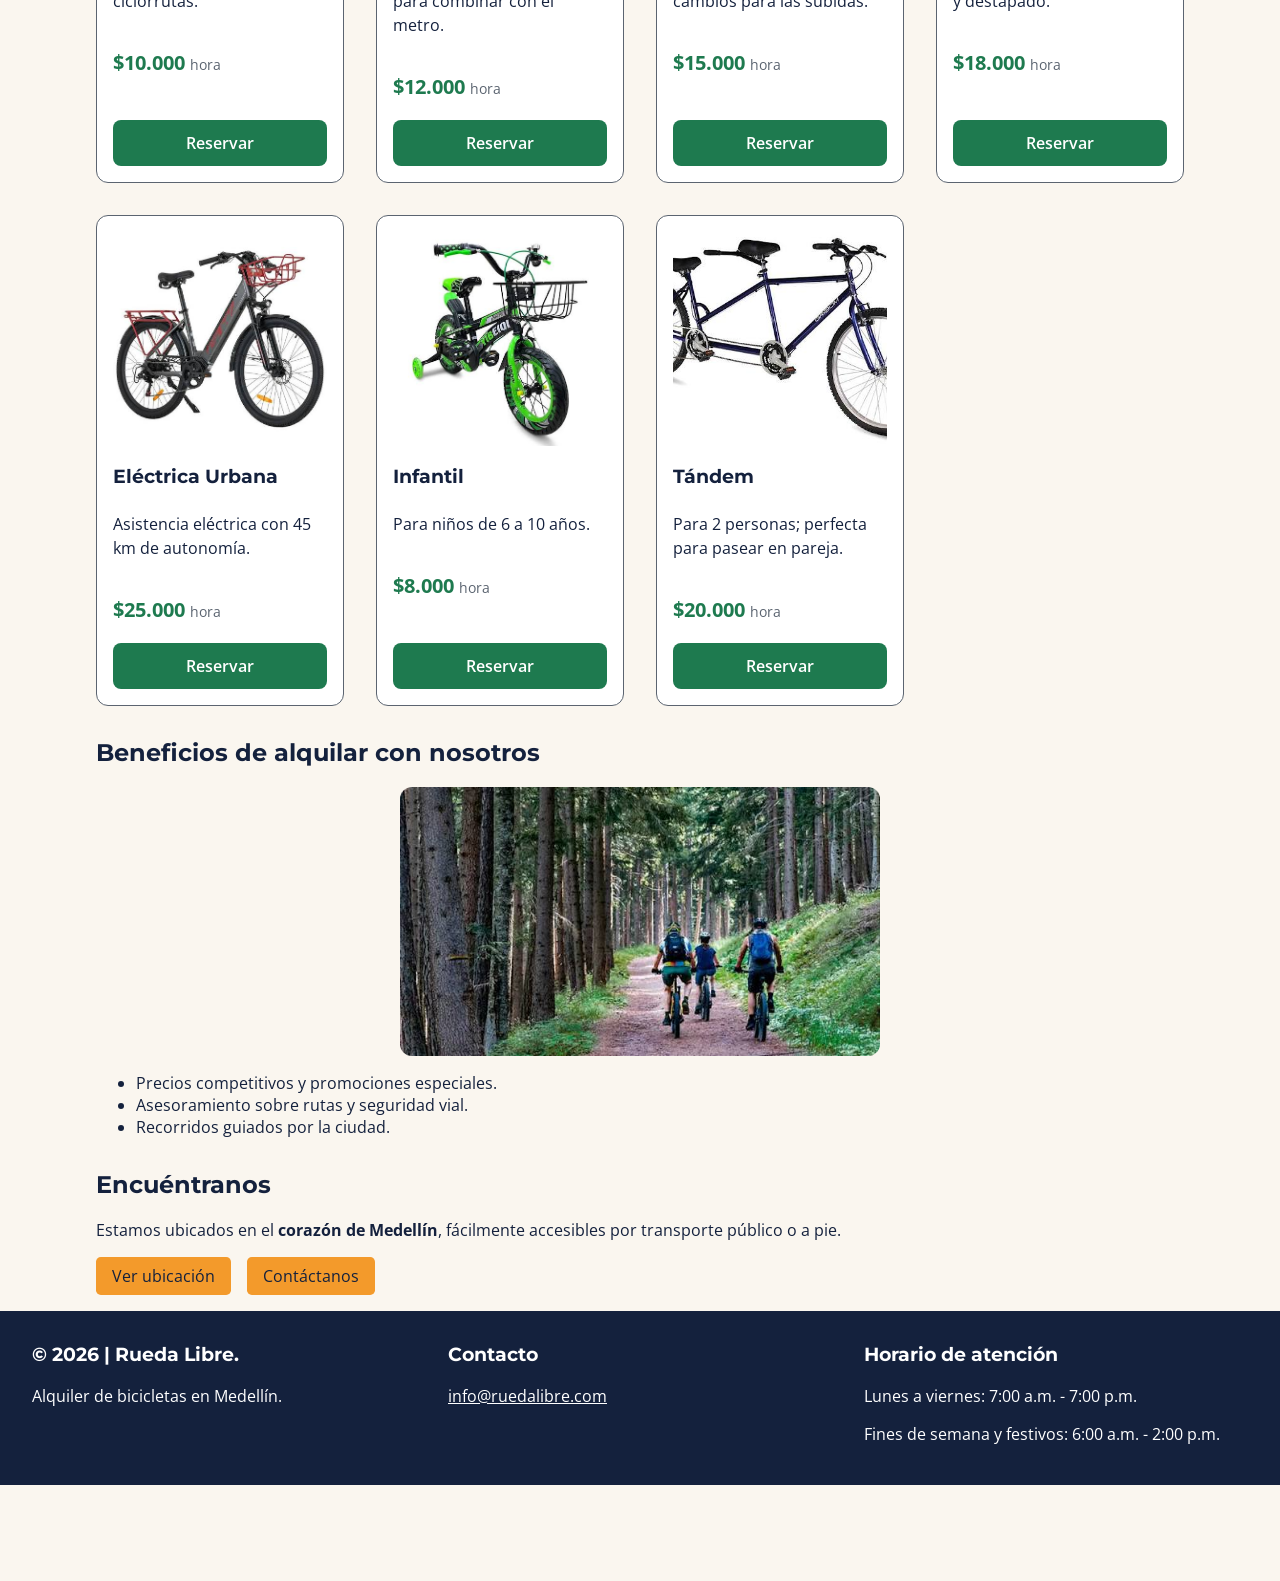
==== commit 083286f0: "Se corrigen errores del código en todos los archivos para que funcione correctamente" ====
--- a/index.html
+++ b/index.html
@@ -4,7 +4,7 @@
     <meta charset="UTF-8">
     <meta name="viewport" content="width=device-width, initial-scale=1.0">
     <title>Rueda Libre | Alquiler de bicicletas en Medellín</title>
-    <link rel="icon" type="image/png" href="img/portada.png">
+    <link rel="icon" type="image/png" href="img/logo.png">
     <!-- Fuentes de Google -->
     <link rel="preconnect" href="https://fonts.googleapis.com">
     <link rel="preconnect" href="https://fonts.gstatic.com" crossorigin>
@@ -13,15 +13,11 @@
     <link rel="stylesheet" href="css/styles.css">
 </head>
 
-<!--Enlace de WhatsApp en la esquina inferior derecha-->
-
-<a
-    class="boton-whatsapp" href="https://wa.me/5730000000000" target="_blank" rel="noopener noreferrer"
-    aria-label="Contactar por WhatsApp, se abre en una nueva pestaña">WhatsApp
-</a>
-
-
 <body>
+
+    <!--Enlace de WhatsApp en la esquina inferior derecha-->
+    <a class="boton-whatsapp" href="https://wa.me/5730000000000" target="_blank" rel="noopener noreferrer"
+        aria-label="Contactar por WhatsApp, se abre en una nueva pestaña">WhatsApp</a>
 
     <!--Encabezado-->
     <header>
@@ -29,8 +25,8 @@
         <div class="marca">
             <h1>Rueda Libre</h1>
             <p><strong>Rueda Libre</strong> es un emprendimiento de Medellín que alquila bicicletas y organiza recorridos guiados por la ciudad.
-            <a href="#encuentranos">Encuéntranos</a>
-        </p>
+                <a href="#encuentranos">Encuéntranos</a>
+            </p>
         </div>
 
         <!--Menú para navegar por las 3 páginas-->
@@ -41,7 +37,7 @@
                 <li><a href="paginas/reservas.html">Reservas</a></li>
             </ul>
         </nav>
-        
+
     </header>
 
     <main>
@@ -54,30 +50,27 @@
                     con Rueda Libre.
                 </p>
                 <!--Enlace para reservar ahora-->
-                <a href="paginas/reservas.html" class="boton-reservar">
-                    Reservar tu bicicleta
-                </a>
-            </div>
-
-            <div class="imagen-portada">
+                <div>
+                    <a href="paginas/reservas.html" class="boton-reservar">Reservar tu bicicleta</a>
+                </div>
+            </div>
+
+            <div>
                 <!--Imagen de portada-->
                 <img src="img/portada.png" alt="Portada de Rueda Libre" class="imagen-portada">
             </div>
         </section>
-            
+
         <section>
             <h2>¿Quiénes somos?</h2>
-                <p>Somos un equipo apasionado por la <strong>movilidad sostenible</strong> y el turismo urbano. 
-                    Nuestra misión es promover el uso de la bicicleta como medio de transporte y recreación en Medellín.</p>
+            <p>Somos un equipo apasionado por la <strong>movilidad sostenible</strong> y el turismo urbano.
+                Nuestra misión es promover el uso de la bicicleta como medio de transporte y recreación en Medellín.</p>
         </section>
 
         <!-- Imagen de bicicleta -->
         <section class="portada">
-            <img src="img/bicicleta.jpg"
-                alt="Bicicletas disponibles para alquiler"
-                class="imagen-portada">
-        </section>
-
+            <img src="img/bicicleta.jpg" alt="Bicicletas disponibles para alquiler" class="imagen-portada">
+        </section>
 
         <section id="servicios">
 
@@ -85,56 +78,40 @@
 
             <article class="tarjeta-servicio">
                 <h3>Alquiler de bicicletas</h3>
-                <p>
-                    Alquiler de bicicletas por horas o días.
-                    <p></p>
-                    <a href="paginas/tarifas.html#tarifas-alquiler" class="boton-secundario">
-                        Tarifas de alquiler
-                    </a>
-                </p>
+                <p>Alquiler de bicicletas por horas o días.</p>
+                <a href="paginas/tarifas.html#tarifas-alquiler" class="boton-secundario">Tarifas de alquiler</a>
             </article>
 
             <article class="tarjeta-servicio">
                 <h3>Recorridos guiados</h3>
-                <p>
-                    Recorridos guiados por la ciudad.
-                    <p></p>
-                    <a href="paginas/tarifas.html#tarifas-recorridos"  class="boton-secundario">
-                        Tarifas de recorridos
-                    </a>
-                </p>
+                <p>Recorridos guiados por la ciudad.</p>
+                <a href="paginas/tarifas.html#tarifas-recorridos" class="boton-secundario">Tarifas de recorridos</a>
             </article>
 
             <article class="tarjeta-servicio">
                 <h3>Asesoramiento</h3>
-                <p>
-                    Asesoramiento sobre rutas y seguridad vial.
-                    <p></p>
-                    <a href="paginas/tarifas.html#tarifas-recorridos"  class="boton-secundario">
-                        Nuestros recorridos
-                    </a>
-                </p>
+                <p>Asesoramiento sobre rutas y seguridad vial.</p>
+                <a href="#nuestras-rutas" class="boton-secundario">Nuestras rutas</a>
             </article>
 
             <article class="tarjeta-servicio tarjeta-electrica">
                 <span class="etiqueta-nuevo">Nuevo</span>
                 <h3>Bicicletas eléctricas</h3>
-                <p>
-                    Conoce nuestros más recientes modelos: Cyber, Raptor, Solara y Fulgor.
-                </p>
+                <p>Conoce nuestros más recientes modelos: Cyber, Raptor, Solara y Fulgor.</p>
+                <a href="#flota" class="boton-secundario">Ver flota</a>
             </article>
 
         </section>
 
         <section>
             <h2>¿Cómo alquilar?</h2>
-                <p class="destacado">Alquilar una bicicleta con Rueda Libre es muy sencillo. Solo necesitas <strong>registrarte</strong> en nuestro sitio web o en nuestras instalaciones y seguir los pasos para reservar la bicicleta que deseas.</p>
-                <ol>
-                    <li>Selecciona la bicicleta que deseas alquilar.</li>
-                    <li>Elige la duración del alquiler.</li>
-                    <li>Realiza el pago de manera segura.</li>
-                    <li>Recoge tu bicicleta en nuestras instalaciones.</li>
-                </ol> 
+            <p class="destacado">Alquilar una bicicleta con Rueda Libre es muy sencillo. Solo necesitas <strong>registrarte</strong> en nuestro sitio web o en nuestras instalaciones y seguir los pasos para reservar la bicicleta que deseas.</p>
+            <ol>
+                <li>Selecciona la bicicleta que deseas alquilar.</li>
+                <li>Elige la duración del alquiler.</li>
+                <li>Realiza el pago de manera segura.</li>
+                <li>Recoge tu bicicleta en nuestras instalaciones.</li>
+            </ol>
         </section>
 
         <!-- Nuestras rutas -->
@@ -152,7 +129,7 @@
                 <article class="tarjeta-ruta">
                     <img src="img/ruta-barrio.jfif" alt="Recorrido por los sabores de barrio">
                     <h3>Sabores de Barrio</h3>
-                    <p>Nivel: Intermedio</p>
+                    <p>Nivel: Medio</p>
                 </article>
 
                 <article class="tarjeta-ruta">
@@ -161,7 +138,6 @@
                     <p>Nivel: Difícil</p>
                 </article>
             </div>
-
         </section>
 
         <!--Nueva flota-->
@@ -188,7 +164,7 @@
                 </article>
 
                 <article class="tarjeta-bicicleta">
-                    <img src="img/montaña trail.jfif" alt="Bicicleta montaña trail">
+                    <img src="img/montaña-trail.jfif" alt="Bicicleta montaña trail">
                     <h3>Montaña Trail</h3>
                     <p>Suspensión delantera y 21 cambios para las subidas.</p>
                     <p class="precio-bicicleta">$15.000 <span>hora</span></p>
@@ -218,7 +194,7 @@
                     <p class="precio-bicicleta">$8.000 <span>hora</span></p>
                     <a class="boton-reservar" href="paginas/reservas.html">Reservar</a>
                 </article>
-                
+
                 <article class="tarjeta-bicicleta">
                     <img src="img/tandem.jfif" alt="Bicicleta tándem">
                     <h3>Tándem</h3>
@@ -228,51 +204,38 @@
                 </article>
 
             </div>
-
         </section>
 
         <section>
             <h2>Beneficios de alquilar con nosotros</h2>
 
-                <!--Imagen de ruta-->
-                <article class="portada">
-                    <img src="img/ruta.jpg" alt="Beneficios de alquilar con Rueda Libre" class="imagen-portada">
-                </article>
-
-                <ul>
-                    <li>Precios competitivos y promociones especiales.</li>
-                    <li>Asesoramiento sobre rutas y seguridad vial.</li>
-                    <li>Recorridos guiados por la ciudad.</li>
-                </ul>
-        </section>
-            
+            <!--Imagen de ruta-->
+            <div class="portada">
+                <img src="img/ruta.jpg" alt="Beneficios de alquilar con Rueda Libre" class="imagen-portada">
+            </div>
+
+            <ul>
+                <li>Precios competitivos y promociones especiales.</li>
+                <li>Asesoramiento sobre rutas y seguridad vial.</li>
+                <li>Recorridos guiados por la ciudad.</li>
+            </ul>
+        </section>
+
         <section id="encuentranos">
             <h2>Encuéntranos</h2>
-                <p>Estamos ubicados en el <strong>corazón de Medellín</strong>, fácilmente accesibles por transporte público o a pie.</p>
-        </section>
-
-        <!--Enlace a Google Maps-->
-        <a href="https://www.google.com/maps/search/?api=1&query=Medellin"
-            target="_blank"
-            rel="noopener noreferrer"
-            class="boton-secundario">
-            Ver ubicación
-        </a>
-
-        <br><br><br>
-
-        <!--Enlace para correo electrónico-->
-        <a href="mailto:info@ruedalibre.com"  class="boton-secundario">
-            Contáctanos
-        </a>
+            <p>Estamos ubicados en el <strong>corazón de Medellín</strong>, fácilmente accesibles por transporte público o a pie.</p>
+
+            <div class="acciones">
+                <!--Enlace a Google Maps-->
+                <a href="https://www.google.com/maps/search/?api=1&query=Medellin" target="_blank"
+                    rel="noopener noreferrer" class="boton-secundario">Ver ubicación</a>
+
+                <!--Enlace para correo electrónico-->
+                <a href="mailto:info@ruedalibre.com" class="boton-secundario">Contáctanos</a>
+            </div>
+        </section>
 
     </main>
-
-    <br>
-
-    <form>
-        <label for="correo">Correo</label>
-    </form>
 
     <!--Pie de página-->
     <footer>
--- a/css/styles.css
+++ b/css/styles.css
@@ -2,7 +2,6 @@
 1. VARIABLES Y CONFIGURACIÓN GLOBAL
    ========================================= */
 
-/* Variables globales de Rueda Libre */
 :root {
     /* Colores de marca */
     --color-verde-ruta: #1E7A4F;
@@ -22,7 +21,6 @@
     --espaciado-extra-grande: 3rem;
 }
 
-/* Cálculo uniforme de tamaños */
 *,
 *::before,
 *::after {
@@ -34,7 +32,6 @@
 2. ESTILOS GENERALES
    ========================================= */
 
-/* Estilos generales del documento */
 body {
     font-family: var(--fuente-texto);
     color: var(--color-azul-noche);
@@ -43,28 +40,19 @@
     padding-bottom: 6rem;
 }
 
-/* Fuente y color para todos los encabezados */
-h1,
-h2,
-h3,
-h4,
-h5,
-h6 {
+h1, h2, h3, h4, h5, h6 {
     font-family: var(--fuente-titulos);
     color: var(--color-azul-noche);
 }
 
-/* Texto secundario */
 .texto-secundario {
     color: var(--color-gris-asfalto);
 }
 
-/* Enlaces generales */
 a {
     color: var(--color-verde-ruta);
 }
 
-/* Contenido principal */
 main {
     width: 100%;
     max-width: 70rem;
@@ -72,19 +60,35 @@
     padding: var(--espaciado-medio);
 }
 
+/* Separación entre secciones (reemplaza los <br>) */
+main > section + section {
+    margin-top: var(--espaciado-grande);
+}
+
+/* Grupo de botones en línea */
+.acciones {
+    display: flex;
+    flex-wrap: wrap;
+    gap: var(--espaciado-medio);
+    margin-top: var(--espaciado-medio);
+}
+
 
 /* =========================================
 3. ENCABEZADO Y NAVEGACIÓN
    ========================================= */
 
-/* Encabezado principal */
 header {
+    display: flex;
+    justify-content: space-between;
+    align-items: center;
+    flex-wrap: wrap;
+    gap: 1rem;
     background-color: var(--color-azul-noche);
     color: #FFFFFF;
     padding: var(--espaciado-grande);
 }
 
-/* Títulos dentro del encabezado oscuro */
 header h1,
 header h2,
 header h3,
@@ -94,57 +98,67 @@
     color: #FFFFFF;
 }
 
-/* Enlaces ubicados sobre encabezados oscuros */
 header a {
     color: #FFFFFF;
+}
+
+.marca {
+    flex: 0 1 auto;
+}
+
+.marca h1,
+.marca p {
+    margin-top: 0;
 }
 
 /* Menú de navegación */
 #menu {
     display: flex;
-    flex-direction: row;
     flex-wrap: wrap;
+    justify-content: center;
     align-items: center;
-    gap: var(--espaciado-medio);
+    gap: 1rem;
     list-style: none;
     margin: 0;
-    padding: var(--espaciado-medio);
-}
-
-/* Enlaces del menú */
+    padding: 0;
+}
+
+#menu li {
+    margin: 0;
+    padding: 0;
+}
+
 #menu a {
-    display: inline-block;
-    padding: var(--espaciado-pequeno) var(--espaciado-medio);
-    color: var(--color-gris-asfalto);
+    display: block;
+    padding: 0.5rem 0.75rem;
+    color: #FFFFFF;
     text-decoration: none;
+    border-radius: 0.3rem;
 }
 
 /* Página actual */
 #menu a.activo {
-    color: var(--color-verde-ruta);
+    color: var(--color-naranja-pedal);
     font-weight: 600;
 }
 
-/* Estado al pasar el mouse */
-#menu a:hover {
-    background-color: var(--color-azul-noche);
-    color: #FFFFFF;
-}
-
-/* Estado al navegar con teclado */
+/* Hover y foco: fondo naranja para que se note sobre el encabezado oscuro */
+#menu a:hover,
 #menu a:focus {
-    background-color: var(--color-azul-noche);
-    color: #FFFFFF;
-    outline: 3px solid var(--color-naranja-pedal);
+    background-color: var(--color-naranja-pedal);
+    color: var(--color-azul-noche);
+}
+
+#menu a:focus {
+    outline: 3px solid #FFFFFF;
     outline-offset: 3px;
 }
 
 
 /* =========================================
-4. PORTADA
-   ========================================= */
-
-/* Portada de inicio */
+4. PORTADA E IMÁGENES
+   ========================================= */
+
 .portada {
     min-height: 20vh;
     display: flex;
@@ -154,10 +168,17 @@
     text-align: center;
 }
 
+/* Imagen de portada: ocupa todo su contenedor */
 .imagen-portada {
-    width: 300px;
+    display: block;
+    width: 100%;
     height: auto;
-    max-width: 100%;
+    border-radius: 0.75rem;
+}
+
+/* Imágenes sueltas (bicicleta, ruta, logo): ancho limitado */
+.portada .imagen-portada {
+    max-width: 30rem;
 }
 
 
@@ -165,19 +186,17 @@
 5. SERVICIOS Y TARJETAS
    ========================================= */
 
-/* Contenedor de los servicios */
 #servicios {
     display: flex;
     flex-wrap: wrap;
     gap: var(--espaciado-grande);
 }
 
-/* Título de la sección de servicios */
 #servicios h2 {
     flex-basis: 100%;
-}
-
-/* Tarjetas de servicios */
+    margin: 0;
+}
+
 .tarjeta-servicio {
     flex: 1 1 18rem;
     padding: var(--espaciado-medio);
@@ -186,7 +205,6 @@
     background-color: #FFFFFF;
 }
 
-/* Imágenes de las tarjetas */
 .tarjeta-servicio img {
     display: block;
     width: 100%;
@@ -195,12 +213,10 @@
     margin-bottom: var(--espaciado-medio);
 }
 
-/* Tarjeta de bicicletas eléctricas */
 .tarjeta-electrica {
     position: relative;
 }
 
-/* Etiqueta de novedad */
 .etiqueta-nuevo {
     position: absolute;
     top: var(--espaciado-pequeno);
@@ -219,7 +235,6 @@
 6. TARIFAS Y TABLAS
    ========================================= */
 
-/* Tablas de tarifas */
 .contenedor-tabla {
     width: 100%;
     max-width: 100%;
@@ -246,14 +261,12 @@
     color: white;
 }
 
-/* Pantallas anchas y orientación horizontal */
 @media screen and (min-width: 768px) and (orientation: landscape), screen and (min-width: 1024px) {
     .contenedor-tabla table {
         width: 100%;
     }
 }
 
-/* Celdas y encabezados */
 th,
 td {
     padding: var(--espaciado-pequeno);
@@ -261,13 +274,11 @@
     text-align: left;
 }
 
-/* Encabezados de tabla */
 thead th {
     background-color: var(--color-azul-noche);
     color: #FFFFFF;
 }
 
-/* Título de la tabla */
 caption {
     caption-side: top;
     padding: var(--espaciado-medio);
@@ -276,18 +287,17 @@
     color: var(--color-azul-noche);
 }
 
+
 /* =========================================
 7. FORMULARIOS
    ========================================= */
 
-/* Formulario de reservas */
 form {
     width: 100%;
     max-width: 45rem;
     margin: 0 auto;
 }
 
-/* Estilos generales de los campos */
 input,
 select,
 textarea {
@@ -300,7 +310,6 @@
     max-width: 100%;
 }
 
-/* Campos de texto y listas desplegables */
 input[type="text"],
 input[type="email"],
 input[type="tel"],
@@ -312,12 +321,10 @@
     max-width: 25rem;
 }
 
-/* Casillas de verificación */
 input[type="checkbox"] {
     width: auto;
 }
 
-/* Grupos del formulario */
 .grupo-formulario {
     margin-bottom: var(--espaciado-grande);
     padding: var(--espaciado-grande);
@@ -326,7 +333,6 @@
     background-color: #FFFFFF;
 }
 
-/* Títulos de los grupos */
 .grupo-formulario legend {
     font-family: var(--fuente-titulos);
     font-weight: 600;
@@ -334,7 +340,6 @@
     padding: 0 var(--espaciado-pequeno);
 }
 
-/* Etiquetas encima de los campos */
 .grupo-formulario label {
     display: block;
     margin-bottom: var(--espaciado-pequeno);
@@ -342,7 +347,6 @@
     font-weight: 600;
 }
 
-/* Campos del formulario */
 .grupo-formulario input:not([type="checkbox"]),
 .grupo-formulario select,
 .grupo-formulario textarea {
@@ -352,7 +356,6 @@
     margin-bottom: var(--espaciado-medio);
 }
 
-/* Indicador de foco en los campos */
 input:focus,
 select:focus,
 textarea:focus {
@@ -361,7 +364,6 @@
     border-color: var(--color-verde-ruta);
 }
 
-/* Botón de envío del formulario */
 .grupo-formulario button {
     padding: var(--espaciado-medio) var(--espaciado-grande);
     font-size: 1rem;
@@ -372,7 +374,6 @@
 8. BOTONES
    ========================================= */
 
-/* Botones principales */
 button {
     background-color: var(--color-verde-ruta);
     color: #FFFFFF;
@@ -383,7 +384,6 @@
     cursor: pointer;
 }
 
-/* Enlaces que funcionan como botones principales */
 .boton-principal {
     display: inline-block;
     background-color: var(--color-verde-ruta);
@@ -395,6 +395,7 @@
 
 /* Botón secundario */
 .boton-secundario {
+    display: inline-block;
     background-color: var(--color-naranja-pedal);
     color: var(--color-azul-noche);
     padding: var(--espaciado-pequeno) var(--espaciado-medio);
@@ -402,19 +403,16 @@
     text-decoration: none;
 }
 
-/* Estado hover del boton secundario */
-
 .boton-secundario:hover {
     background-color: var(--color-azul-noche);
     color: #FFFFFF;
     outline: 3px solid var(--color-naranja-pedal);
 }
 
-/* Estado de foco del botón de secundario */
 .boton-secundario:focus {
     background-color: var(--color-azul-noche);
     color: #FFFFFF;
-    outline: 3px solid var(--color-azul noche);
+    outline: 3px solid var(--color-azul-noche);
     outline-offset: 3px;
 }
 
@@ -438,27 +436,23 @@
     border-radius: 0.3rem;
 }
 
-/* Estado hover del botón de reserva */
 .boton-reservar:hover {
     background-color: var(--color-naranja-pedal);
     color: var(--color-azul-noche);
-    outline-offset: 3px solid var(--color-azul-noche);
-}
-
-/* Estado de foco del botón de reserva */
+}
+
 .boton-reservar:focus {
     background-color: var(--color-naranja-pedal);
     color: var(--color-azul-noche);
     outline: 3px solid var(--color-azul-noche);
-    outline-offset: 3px solid var(--color-azul-noche);
-}
-
-
-/* =========================================
-9. ACCESO FIJO A WHATSAPP Y AJUSTES
-   ========================================= */
-
-/* Acceso fijo a WhatsApp */
+    outline-offset: 3px;
+}
+
+
+/* =========================================
+9. ACCESO FIJO A WHATSAPP
+   ========================================= */
+
 .boton-whatsapp {
     position: fixed;
     right: var(--espaciado-medio);
@@ -469,72 +463,28 @@
     padding: 0.85rem 1.2rem;
     border-radius: 999px;
 
-    background-color: rgb(37, 211, 102);
+    background-color: var(--color-verde-ruta);
     color: #FFFFFF;
     font-weight: 700;
     text-decoration: none;
     box-shadow: 0 0.25rem 0.75rem rgb(0 0 0 / 20%);
 }
 
-/* Estado hover de WhatsApp */
 .boton-whatsapp:hover {
     background-color: rgb(18, 140, 126);
     color: #FFFFFF;
     outline: 3px solid var(--color-naranja-pedal);
 }
 
-/* Estado de foco de WhatsApp */
 .boton-whatsapp:focus-visible {
-    outline: 3px solid rgb(18, 140, 126);
+    outline: 3px solid var(--color-verde-ruta);
     outline-offset: 3px;
 }
 
-/* =========================================
-10. ENCABEZADOS Y FOOTERS CON FLEXBOX
-   ========================================= */
-
-/* Encabezado */
-header {
-    display: flex;
-    justify-content: space-between;
-    align-items: center;
-    flex-wrap: wrap;
-    gap: 1rem;
-}
-
-/* Menú de navegación */
-#menu {
-    display: flex;
-    flex-wrap: wrap;
-    justify-content: center;
-    align-items: center;
-    gap: 1rem;
-    list-style: none;
-    margin: 0;
-    padding: 0;
-}
-
-/* Elementos de la lista */
-#menu li {
-    margin: 0;
-    padding: 0;
-}
-
-/* Enlaces del menú */
-#menu a {
-    display: block;
-    padding: 0.5rem 0.75rem;
-    text-decoration: none;
-}
-
-.marca {
-    flex: 0 1 auto;
-}
-
-.marca h1,
-.marca p {
-    margin-top: 0;
-}
+
+/* =========================================
+10. PIE DE PÁGINA
+   ========================================= */
 
 footer {
     display: flex;
@@ -564,11 +514,11 @@
     color: white;
 }
 
+
 /* =========================================
 11. FLOTA DE BICICLETAS CON CSS GRID
    ========================================= */
 
-/* Cuadrícula adaptable */
 .cuadricula-flota {
     display: grid;
     grid-template-columns: repeat(auto-fit, minmax(230px, 1fr));
@@ -577,7 +527,6 @@
     margin-top: 2rem;
 }
 
-/* Tarjetas individuales */
 .tarjeta-bicicleta {
     display: flex;
     flex-direction: column;
@@ -588,39 +537,33 @@
     border-radius: 0.75rem;
 }
 
-/* Fotografías */
 .tarjeta-bicicleta img {
     width: 100%;
-    aspect-ratio: 3 / 3;
+    aspect-ratio: 1 / 1;
     object-fit: cover;
     border-radius: 0.5rem;
 }
 
-/* Nombre del modelo */
 .tarjeta-bicicleta h3 {
     margin-bottom: 0.5rem;
 }
 
-/* Descripción */
 .tarjeta-bicicleta > p:not(.precio-bicicleta) {
     line-height: 1.5;
 }
 
-/* Precio */
 .precio-bicicleta {
     font-size: 1.25rem;
     font-weight: bold;
-    color: var(--color-verde-ruta)
-}
-
-/* Unidad del precio */
+    color: var(--color-verde-ruta);
+}
+
 .precio-bicicleta span {
     font-size: 0.9rem;
     font-weight: normal;
-    color: var(--color-gris-asfalto)
-}
-
-/* Enlace de reserva al final de cada tarjeta */
+    color: var(--color-gris-asfalto);
+}
+
 .tarjeta-bicicleta .boton-reservar {
     display: block;
     margin-top: auto;
@@ -632,18 +575,20 @@
     color: #FFFFFF;
 }
 
-/* Estados de interacción */
 .tarjeta-bicicleta .boton-reservar:hover {
     background-color: var(--color-naranja-pedal);
+    color: var(--color-azul-noche);
     outline: 1px solid var(--color-azul-noche);
     outline-offset: 1px;
 }
 
 .tarjeta-bicicleta .boton-reservar:focus {
     background-color: var(--color-naranja-pedal);
+    color: var(--color-azul-noche);
     outline: 2px solid var(--color-azul-noche);
     outline-offset: 2px;
 }
+
 
 /* =========================================
 12. PORTADA DE INICIO CON GRID
@@ -663,12 +608,6 @@
     justify-content: center;
 }
 
-.imagen-portada {
-    display: block;
-    width: 100%;
-    height: auto;
-    border-radius: 0.75rem;
-}
 
 /* =========================================
 13. GALERÍA DE RUTAS CON GRID
@@ -676,7 +615,7 @@
 
 .galeria-rutas {
     display: grid;
-    grid-template-columns: repeat(3 minmax(0, 1fr));
+    grid-template-columns: repeat(3, minmax(0, 1fr));
     gap: 2rem;
     margin-top: 2rem;
 }
@@ -704,6 +643,7 @@
 .tarjeta-ruta p {
     margin-top: 0;
 }
+
 
 /* =========================================
 14. DISTRIBUCIÓN DE LA PÁGINA DE RESERVAS
@@ -725,7 +665,7 @@
     min-width: 0;
     padding: 1.5rem;
     background-color: #FFFFFF;
-    border: 1px solid va(--color-gris-asfalto);
+    border: 1px solid var(--color-gris-asfalto);
     border-radius: 0.75rem;
 }
 
@@ -734,6 +674,7 @@
     margin-top: 0;
 }
 
+
 /* =========================================
 15. FILA DE CAMPOS DEL FORMULARIO CON FLEXBOX
    ========================================= */
@@ -751,23 +692,17 @@
 
 .fila-campos input {
     width: 100%;
-    box-sizing: border-box;
-}
+}
+
 
 /* =========================================
 16. ADAPTACIÓN A PANTALLAS PEQUEÑAS
    ========================================= */
 
 @media (max-width: 700px) {
-    .portada-inicio {
-        grid-template-columns: 1fr;
-    }
-
-    .galeria-rutas {
-        grid-template-columns: 1fr;
-    }
-
+    .portada-inicio,
+    .galeria-rutas,
     .reserva-layout {
         grid-template-columns: 1fr;
     }
-}
+}
